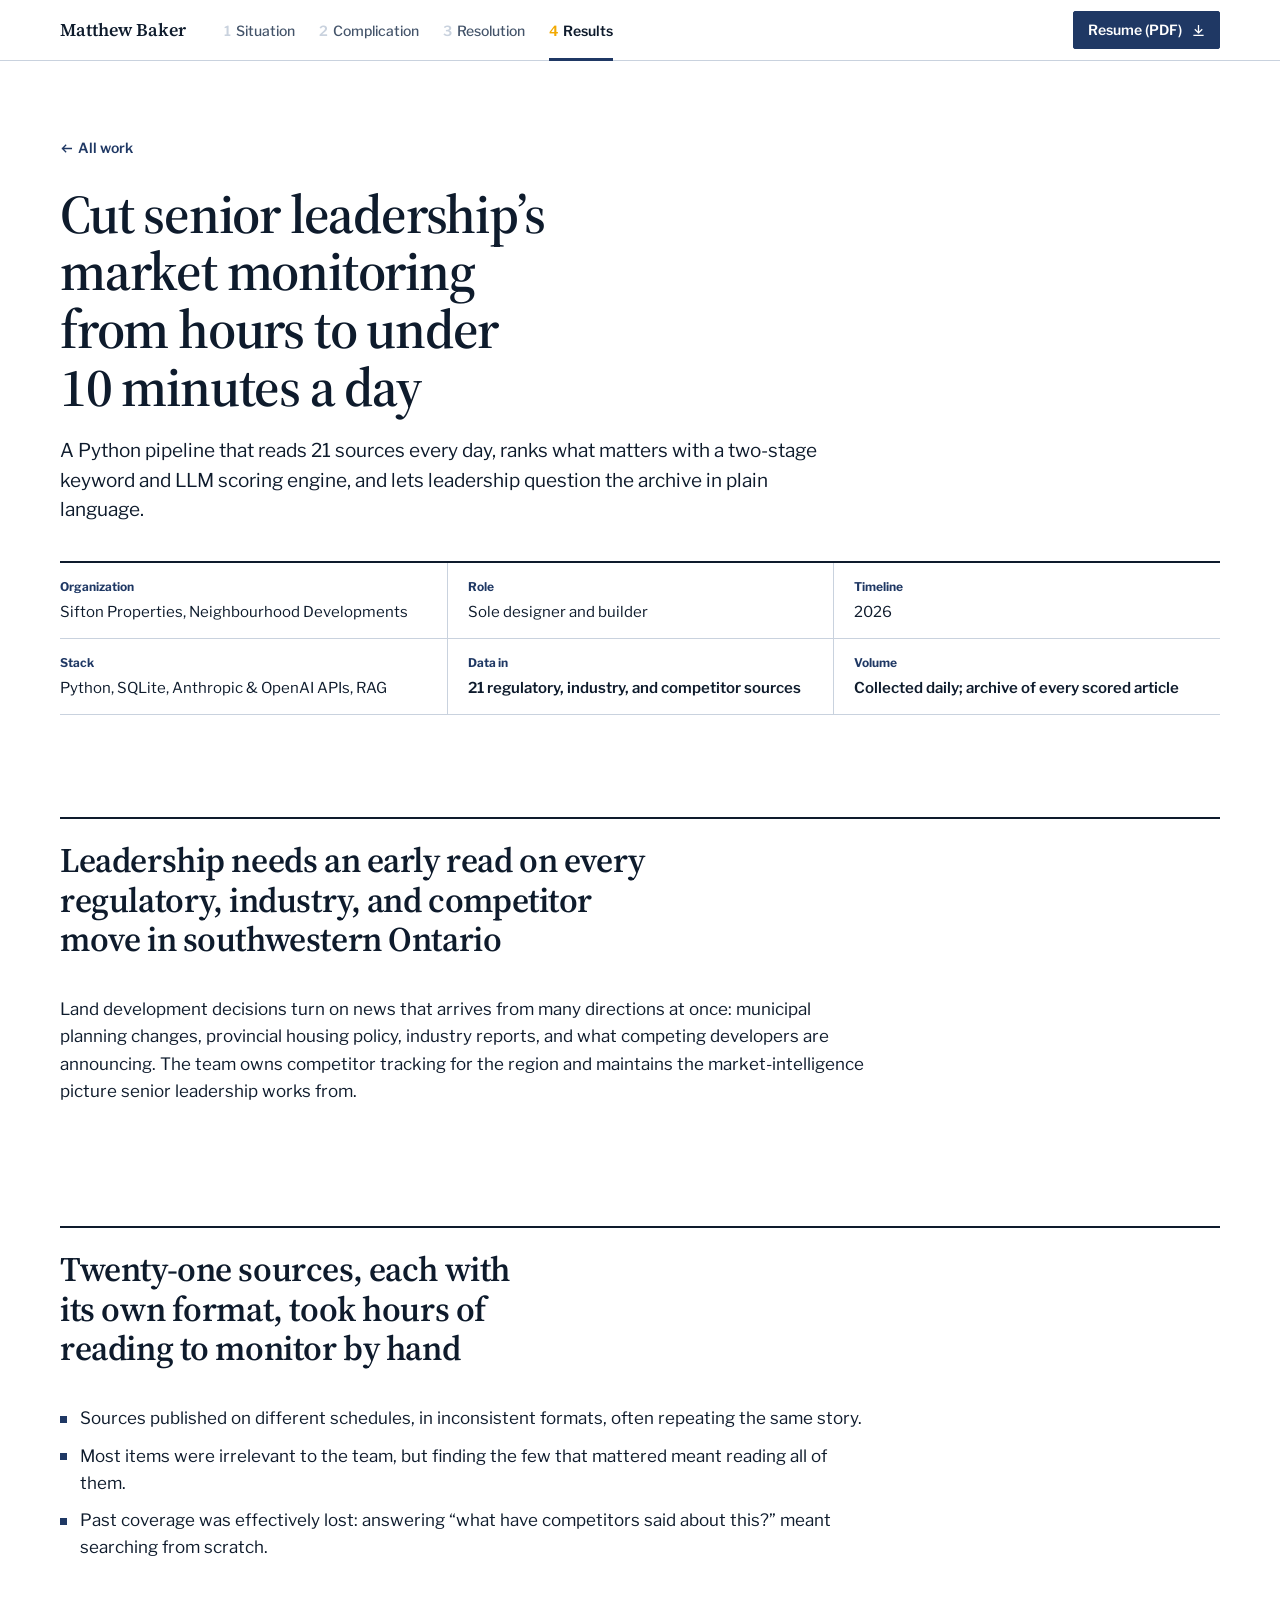
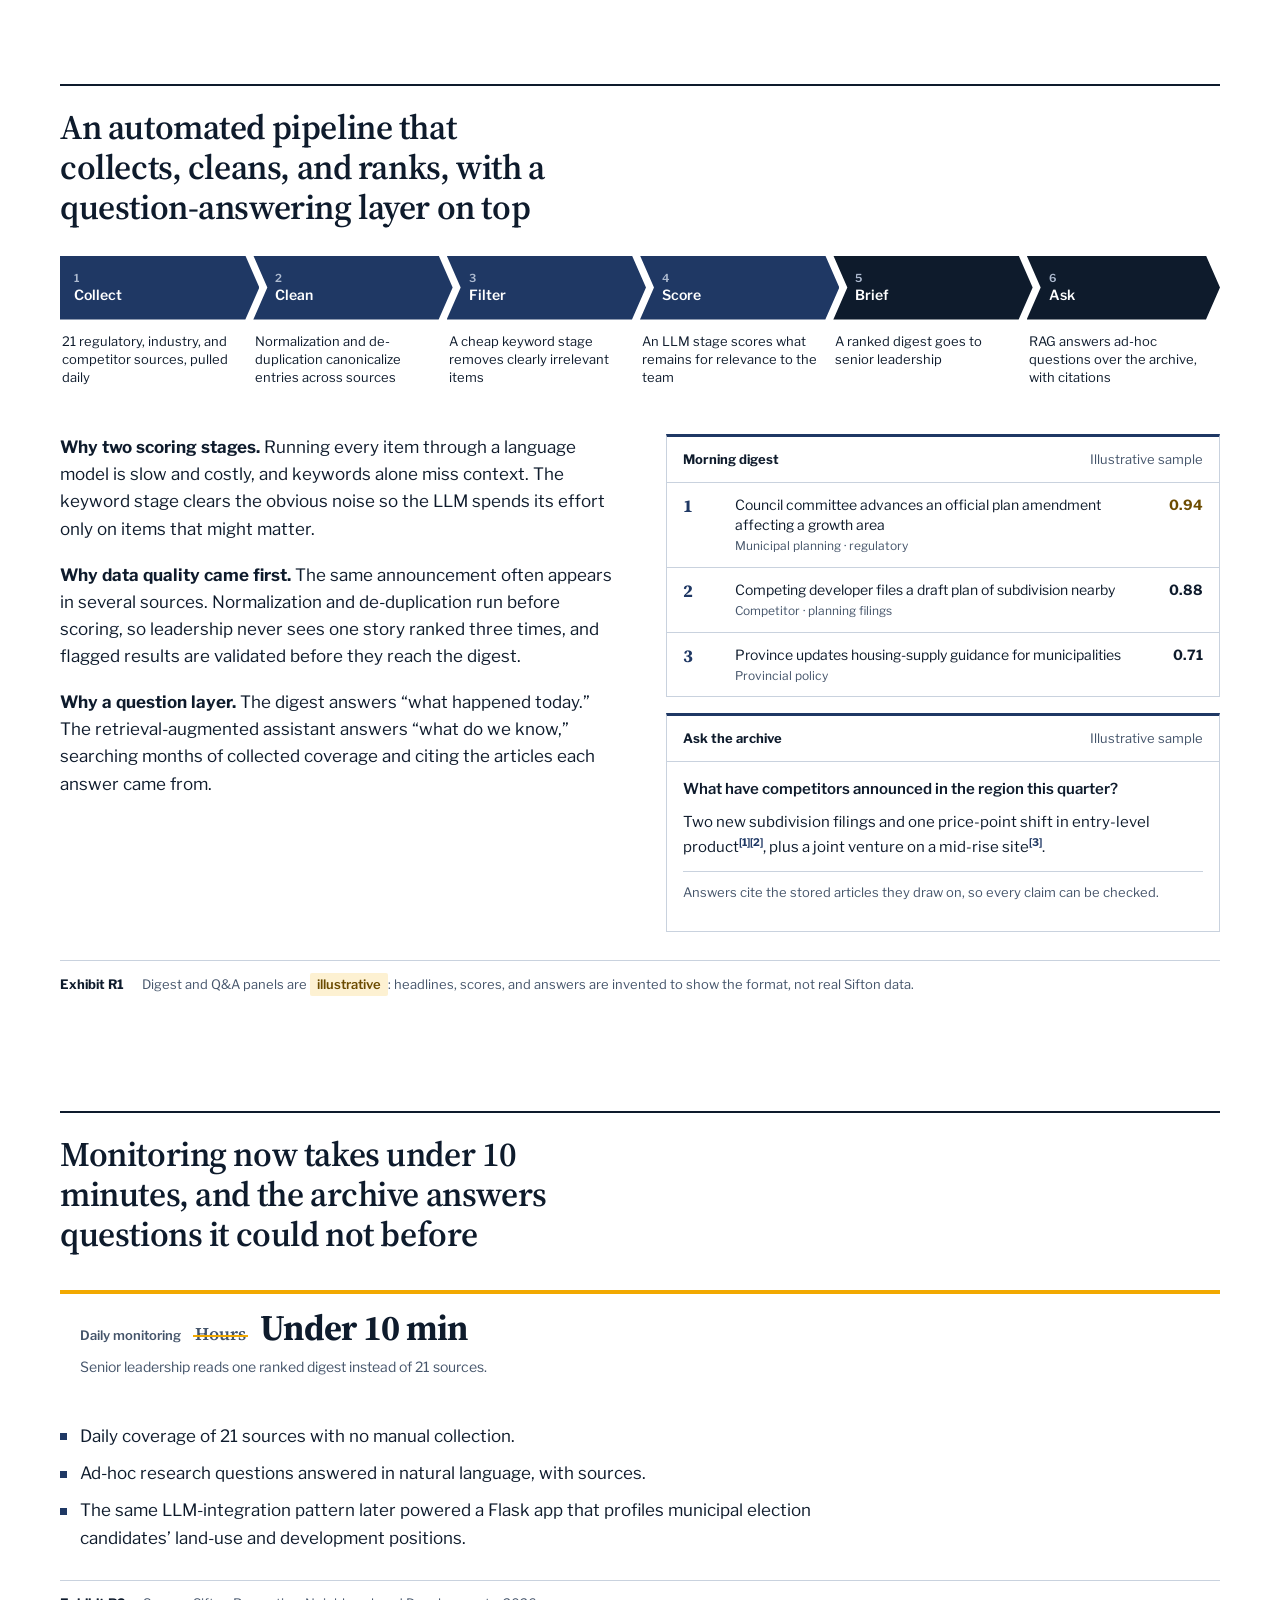
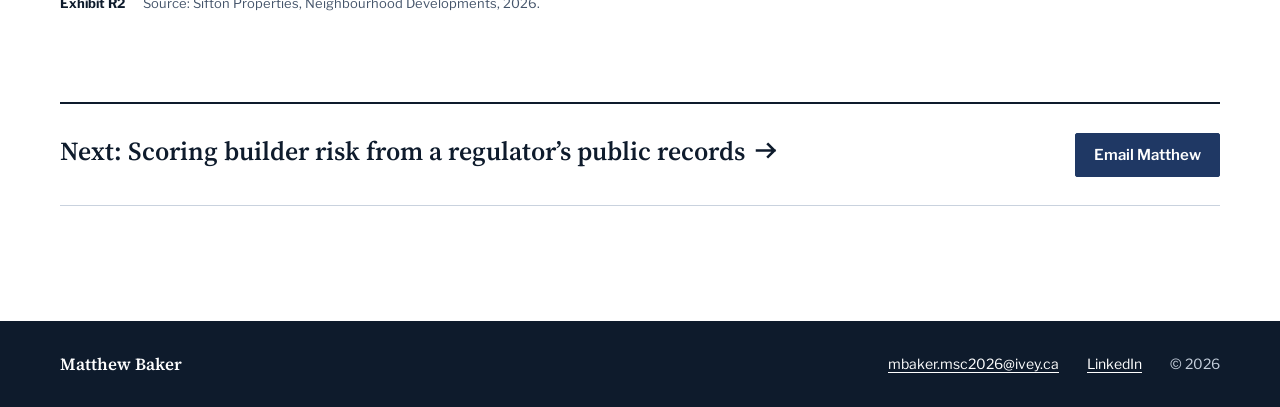
==== work/market-intelligence.html @ 7d756881 "Publish personal website Co-Authored-By: Claude Opus 5.5 <noreply@anthropic.com>" ====
<!doctype html>
<html lang="en">
<head>
<meta charset="utf-8">
<meta name="viewport" content="width=device-width, initial-scale=1">
<title>Market Intelligence Pipeline · Matthew Baker</title>
<meta name="description" content="Case study: an automated market-intelligence pipeline and RAG assistant that cut senior leadership's daily monitoring from hours to under 10 minutes.">
<link rel="preconnect" href="https://fonts.googleapis.com">
<link rel="preconnect" href="https://fonts.gstatic.com" crossorigin>
<link href="https://fonts.googleapis.com/css2?family=Libre+Franklin:wght@400;500;600;700&family=Source+Serif+4:opsz,wght@8..60,600;8..60,700&display=swap" rel="stylesheet">
<link rel="stylesheet" href="../styles.css">
<link rel="icon" href="data:image/svg+xml,%3Csvg xmlns='http://www.w3.org/2000/svg' viewBox='0 0 32 32'%3E%3Crect width='32' height='32' fill='%231F3864'/%3E%3Crect x='6' y='22' width='20' height='4' fill='%23F2A900'/%3E%3C/svg%3E">
</head>
<body>
<a class="skip" href="#main">Skip to content</a>

<header class="tracker">
  <span class="progress" aria-hidden="true"></span>
  <div class="wrap">
    <a class="wordmark" href="../index.html">Matthew Baker</a>
    <nav aria-label="Case study sections">
      <ol>
        <li><a href="#situation">Situation</a></li>
        <li><a href="#complication">Complication</a></li>
        <li><a href="#resolution">Resolution</a></li>
        <li><a href="#results">Results</a></li>
      </ol>
    </nav>
    <a class="btn btn-primary btn-sm arrow dl" href="../Matthew-Baker-Resume.pdf" download>Resume (PDF)</a>
  </div>
</header>

<main id="main">
<div class="case-head">
  <div class="wrap">
    <a class="back more" href="../index.html#builds">All work</a>
    <h1>Cut senior leadership’s market monitoring from hours to under 10 minutes a day</h1>
    <p class="lede">A Python pipeline that reads 21 sources every day, ranks what matters with a two-stage keyword and LLM scoring engine, and lets leadership question the archive in plain language.</p>
    <dl class="meta">
      <div><dt>Organization</dt><dd>Sifton Properties, Neighbourhood Developments</dd></div>
      <div><dt>Role</dt><dd>Sole designer and builder</dd></div>
      <div><dt>Timeline</dt><dd>2026</dd></div>
      <div><dt>Stack</dt><dd>Python, SQLite, Anthropic &amp; OpenAI APIs, RAG</dd></div>
      <div class="dm"><dt>Data in</dt><dd>21 regulatory, industry, and competitor sources</dd></div>
      <div class="dm"><dt>Volume</dt><dd>Collected daily; archive of every scored article</dd></div>
    </dl>
  </div>
</div>

<section class="exhibit" id="situation" aria-labelledby="s-t">
  <div class="wrap"><div class="frame">
    <h2 class="action" id="s-t">Leadership needs an early read on every regulatory, industry, and competitor move in southwestern Ontario</h2>
    <div class="evidence prose">
      <p>Land development decisions turn on news that arrives from many directions at once: municipal planning changes, provincial housing policy, industry reports, and what competing developers are announcing. The team owns competitor tracking for the region and maintains the market-intelligence picture senior leadership works from.</p>
    </div>
  </div></div>
</section>

<section class="exhibit" id="complication" aria-labelledby="c-t">
  <div class="wrap"><div class="frame">
    <h2 class="action" id="c-t">Twenty-one sources, each with its own format, took hours of reading to monitor by hand</h2>
    <div class="evidence prose">
      <ul>
        <li>Sources published on different schedules, in inconsistent formats, often repeating the same story.</li>
        <li>Most items were irrelevant to the team, but finding the few that mattered meant reading all of them.</li>
        <li>Past coverage was effectively lost: answering “what have competitors said about this?” meant searching from scratch.</li>
      </ul>
    </div>
  </div></div>
</section>

<section class="exhibit" id="resolution" aria-labelledby="r-t">
  <div class="wrap"><div class="frame">
    <h2 class="action" id="r-t">An automated pipeline that collects, cleans, and ranks, with a question-answering layer on top</h2>

    <ol class="flow evidence" aria-label="Pipeline stages">
      <li><span class="chev"><span><b>1</b>Collect</span></span><p>21 regulatory, industry, and competitor sources, pulled daily</p></li>
      <li><span class="chev"><span><b>2</b>Clean</span></span><p>Normalization and de-duplication canonicalize entries across sources</p></li>
      <li><span class="chev"><span><b>3</b>Filter</span></span><p>A cheap keyword stage removes clearly irrelevant items</p></li>
      <li><span class="chev"><span><b>4</b>Score</span></span><p>An LLM stage scores what remains for relevance to the team</p></li>
      <li><span class="chev"><span><b>5</b>Brief</span></span><p>A ranked digest goes to senior leadership</p></li>
      <li><span class="chev"><span><b>6</b>Ask</span></span><p>RAG answers ad-hoc questions over the archive, with citations</p></li>
    </ol>

    <div class="two spaced">
      <div class="prose">
        <p><strong>Why two scoring stages.</strong> Running every item through a language model is slow and costly, and keywords alone miss context. The keyword stage clears the obvious noise so the LLM spends its effort only on items that might matter.</p>
        <p><strong>Why data quality came first.</strong> The same announcement often appears in several sources. Normalization and de-duplication run before scoring, so leadership never sees one story ranked three times, and flagged results are validated before they reach the digest.</p>
        <p><strong>Why a question layer.</strong> The digest answers “what happened today.” The retrieval-augmented assistant answers “what do we know,” searching months of collected coverage and citing the articles each answer came from.</p>
      </div>
      <div>
        <div class="digest" aria-label="Illustrative sample of a ranked digest">
          <header>Morning digest<span>Illustrative sample</span></header>
          <ol>
            <li><span class="rk">1</span><span>Council committee advances an official plan amendment affecting a growth area<span class="tg">Municipal planning · regulatory</span></span><span class="sc">0.94</span></li>
            <li><span class="rk">2</span><span>Competing developer files a draft plan of subdivision nearby<span class="tg">Competitor · planning filings</span></span><span class="sc">0.88</span></li>
            <li><span class="rk">3</span><span>Province updates housing-supply guidance for municipalities<span class="tg">Provincial policy</span></span><span class="sc">0.71</span></li>
          </ol>
        </div>
        <div class="digest" aria-label="Illustrative sample of a question and cited answer">
          <header>Ask the archive<span>Illustrative sample</span></header>
          <div class="qa">
            <p class="q">What have competitors announced in the region this quarter?</p>
            <p class="a">Two new subdivision filings and one price-point shift in entry-level product<sup>[1]</sup><sup>[2]</sup>, plus a joint venture on a mid-rise site<sup>[3]</sup>.</p>
            <p class="cites">Answers cite the stored articles they draw on, so every claim can be checked.</p>
          </div>
        </div>
      </div>
    </div>

    <p class="source"><span class="no">Exhibit R1</span><span>Digest and Q&amp;A panels are <span class="illus">illustrative</span>: headlines, scores, and answers are invented to show the format, not real Sifton data.</span></p>
  </div></div>
</section>

<section class="exhibit" id="results" aria-labelledby="x-t">
  <div class="wrap"><div class="frame">
    <h2 class="action" id="x-t">Monitoring now takes under 10 minutes, and the archive answers questions it could not before</h2>
    <div class="evidence">
      <div class="result flush">
        <div class="pair"><span class="lbl">Daily monitoring</span><span class="was">Hours</span><span class="now">Under 10 min</span></div>
        <p>Senior leadership reads one ranked digest instead of 21 sources.</p>
      </div>
      <div class="prose spaced">
        <ul>
          <li>Daily coverage of 21 sources with no manual collection.</li>
          <li>Ad-hoc research questions answered in natural language, with sources.</li>
          <li>The same LLM-integration pattern later powered a Flask app that profiles municipal election candidates’ land-use and development positions.</li>
        </ul>
      </div>
    </div>
    <p class="source"><span class="no">Exhibit R2</span><span>Source: Sifton Properties, Neighbourhood Developments, 2026.</span></p>
  </div></div>
</section>

<div class="wrap next-wrap">
  <div class="next-case">
    <div><a class="big more" href="builder-risk-register.html">Next: Scoring builder risk from a regulator’s public records</a></div>
    <a class="btn btn-primary" href="mailto:mbaker.msc2026@ivey.ca">Email Matthew</a>
  </div>
</div>
</main>

<footer class="site-foot">
  <div class="wrap">
    <span class="fw">Matthew Baker</span>
    <a href="mailto:mbaker.msc2026@ivey.ca">mbaker.msc2026@ivey.ca</a>
    <a href="https://www.linkedin.com/in/matthew-baker-analytics">LinkedIn</a>
    <span>© 2026</span>
  </div>
</footer>
<script src="../site.js"></script>
</body>
</html>
---- styles.css ----
/* Matthew Baker — site styles */

:root {
  --paper: #ffffff;
  --ink: #0e1b2c;
  --navy: #1f3864;
  --navy-deep: #16294a;
  --slate: #e8edf3;
  --slate-2: #f4f6f9;
  --muted: #44546a;
  --rule: #c9d2de;
  --amber: #f2a900;
  --amber-soft: #fdf1d2;
  --data: #2f5daa;

  --serif: "Source Serif 4", Georgia, "Times New Roman", serif;
  --sans: "Libre Franklin", "Segoe UI", system-ui, sans-serif;

  --gutter: clamp(16px, 4vw, 40px);
  --max: 1240px;
  --tracker-h: 60px;
  --ease: cubic-bezier(0.16, 1, 0.3, 1);

  color-scheme: light;
}

*,
*::before,
*::after { box-sizing: border-box; }

html {
  scroll-behavior: smooth;
  scroll-padding-top: calc(var(--tracker-h) + 24px);
  scrollbar-color: var(--muted) var(--slate);
  -webkit-text-size-adjust: 100%;
}

body {
  margin: 0;
  background: var(--paper);
  color: var(--ink);
  font: 400 1.0625rem/1.6 var(--sans);
  font-feature-settings: "kern", "liga";
  caret-color: var(--navy);
}

::selection { background: var(--amber); color: var(--ink); }

img, svg { display: block; max-width: 100%; }

a {
  color: var(--navy);
  text-decoration-thickness: 1px;
  text-underline-offset: 0.2em;
}
a:hover { text-decoration-thickness: 2px; }

:focus-visible {
  outline: 2px solid var(--navy);
  outline-offset: 3px;
  border-radius: 2px;
}

h1, h2, h3 {
  font-family: var(--serif);
  font-optical-sizing: auto;
  font-weight: 600;
  color: var(--ink);
  text-wrap: balance;
  margin: 0;
}

p { margin: 0 0 1em; }
ul, ol { margin: 0; padding: 0; }

.wrap {
  width: 100%;
  max-width: var(--max);
  margin: 0 auto;
  padding: 0 var(--gutter);
}

.skip {
  position: absolute;
  left: -999px;
  top: 8px;
  background: var(--navy);
  color: #fff;
  padding: 8px 14px;
  z-index: 100;
}
.skip:focus { left: 8px; }

/* ---------- Deck tracker (navigation) ---------- */

.tracker {
  position: sticky;
  top: 0;
  z-index: 50;
  background: var(--paper);
  border-bottom: 1px solid var(--rule);
}
.tracker .wrap {
  display: flex;
  align-items: center;
  gap: 28px;
  min-height: var(--tracker-h);
}
.wordmark {
  font: 600 1.125rem/1 var(--serif);
  color: var(--ink);
  text-decoration: none;
  white-space: nowrap;
}
.tracker nav { flex: 1; min-width: 0; }
.tracker ol {
  list-style: none;
  display: flex;
  gap: 4px;
  counter-reset: tab;
}
.tracker ol a {
  display: block;
  position: relative;
  padding: 20px 10px 18px;
  font-size: 0.875rem;
  font-weight: 500;
  color: var(--muted);
  text-decoration: none;
  white-space: nowrap;
  font-variant-numeric: tabular-nums;
}
.tracker ol a::before {
  counter-increment: tab;
  content: counter(tab) " ";
  color: var(--rule);
  font-weight: 600;
  margin-right: 2px;
}
.tracker ol a::after {
  content: "";
  position: absolute;
  left: 10px;
  right: 10px;
  bottom: -1px;
  height: 3px;
  background: var(--navy);
  transform: scaleX(0);
  transform-origin: left;
  transition: transform 0.45s var(--ease);
}
.tracker ol a:hover { color: var(--ink); }
.tracker ol a[aria-current="true"] { color: var(--ink); font-weight: 600; }
.tracker ol a[aria-current="true"]::before { color: var(--amber); }
.tracker ol a[aria-current="true"]::after { transform: scaleX(1); }

/* ---------- Buttons ---------- */

.btn {
  display: inline-flex;
  align-items: center;
  gap: 10px;
  min-height: 44px;
  padding: 10px 18px;
  font: 600 0.9375rem/1.2 var(--sans);
  text-decoration: none;
  border: 1.5px solid var(--navy);
  border-radius: 2px;
  transition: background-color 0.2s, color 0.2s, box-shadow 0.2s;
  white-space: nowrap;
}
.btn-primary { background: var(--navy); color: #fff; }
.btn-primary:hover { background: var(--navy-deep); box-shadow: 0 6px 16px -8px rgba(14, 27, 44, 0.55); }
.btn-ghost { background: transparent; color: var(--navy); }
.btn-ghost:hover { background: var(--slate); }
.btn-sm { min-height: 38px; padding: 8px 14px; font-size: 0.875rem; }

.arrow::after,
.more::after {
  content: "";
  display: inline-block;
  width: 0.95em;
  height: 0.95em;
  margin-left: 0.35em;
  vertical-align: -0.12em;
  background: currentColor;
  -webkit-mask: url("data:image/svg+xml,%3Csvg xmlns='http://www.w3.org/2000/svg' viewBox='0 0 16 16' fill='none' stroke='%23000' stroke-width='1.6' stroke-linecap='square'%3E%3Cpath d='M2 8h11M9 4l4 4-4 4'/%3E%3C/svg%3E") center / contain no-repeat;
          mask: url("data:image/svg+xml,%3Csvg xmlns='http://www.w3.org/2000/svg' viewBox='0 0 16 16' fill='none' stroke='%23000' stroke-width='1.6' stroke-linecap='square'%3E%3Cpath d='M2 8h11M9 4l4 4-4 4'/%3E%3C/svg%3E") center / contain no-repeat;
  transition: transform 0.25s var(--ease);
}
.btn.arrow::after { margin-left: 0; }
.dl::after {
  -webkit-mask-image: url("data:image/svg+xml,%3Csvg xmlns='http://www.w3.org/2000/svg' viewBox='0 0 16 16' fill='none' stroke='%23000' stroke-width='1.6' stroke-linecap='square'%3E%3Cpath d='M8 2v9M4 7l4 4 4-4M2.5 14h11'/%3E%3C/svg%3E");
          mask-image: url("data:image/svg+xml,%3Csvg xmlns='http://www.w3.org/2000/svg' viewBox='0 0 16 16' fill='none' stroke='%23000' stroke-width='1.6' stroke-linecap='square'%3E%3Cpath d='M8 2v9M4 7l4 4 4-4M2.5 14h11'/%3E%3C/svg%3E");
}
a:hover.arrow::after,
a:hover.more::after { transform: translateX(3px); }
a:hover.dl::after { transform: translateY(2px); }
.back::after { content: none; }
.back::before {
  content: "";
  display: inline-block;
  width: 0.95em;
  height: 0.95em;
  margin-right: 0.35em;
  vertical-align: -0.12em;
  background: currentColor;
  -webkit-mask: url("data:image/svg+xml,%3Csvg xmlns='http://www.w3.org/2000/svg' viewBox='0 0 16 16' fill='none' stroke='%23000' stroke-width='1.6' stroke-linecap='square'%3E%3Cpath d='M14 8H3M7 4 3 8l4 4'/%3E%3C/svg%3E") center / contain no-repeat;
          mask: url("data:image/svg+xml,%3Csvg xmlns='http://www.w3.org/2000/svg' viewBox='0 0 16 16' fill='none' stroke='%23000' stroke-width='1.6' stroke-linecap='square'%3E%3Cpath d='M14 8H3M7 4 3 8l4 4'/%3E%3C/svg%3E") center / contain no-repeat;
}

.more { font-weight: 600; text-decoration: none; }
.more:hover { text-decoration: underline; }

/* ---------- Exhibit frame ---------- */

.exhibit {
  padding: clamp(56px, 8vw, 104px) 0 0;
}
.exhibit > .wrap > .frame {
  border-top: 2px solid var(--ink);
  padding-top: 22px;
}
.action {
  font-size: clamp(1.625rem, 1.2vw + 1.2rem, 2.375rem);
  line-height: 1.15;
  letter-spacing: -0.012em;
  max-width: 34ch;
}
.lede {
  margin-top: 14px;
  max-width: 68ch;
  color: var(--muted);
}
.evidence { margin-top: 36px; }
.source {
  display: flex;
  flex-wrap: wrap;
  gap: 4px 18px;
  align-items: baseline;
  margin-top: 28px;
  padding-top: 12px;
  border-top: 1px solid var(--rule);
  font-size: 0.8125rem;
  color: var(--muted);
}
.source .no {
  font-weight: 700;
  color: var(--ink);
  font-variant-numeric: tabular-nums;
}
.source .end { margin-left: auto; }
.illus {
  display: inline-block;
  padding: 1px 7px;
  background: var(--amber-soft);
  color: #6b4b00;
  font-weight: 600;
  border-radius: 2px;
}

/* ---------- Cover (first viewport) ---------- */

.cover {
  padding: clamp(32px, 5vw, 64px) 0 0;
}
.cover .wrap {
  display: grid;
  grid-template-columns: repeat(12, minmax(0, 1fr));
  gap: 24px clamp(24px, 3vw, 48px);
  align-items: start;
}
.cover .id { grid-column: 1 / span 5; padding-top: 8px; }
.cover .ex1 { grid-column: 6 / span 7; }

.cover h1 {
  font-size: clamp(2.75rem, 4.2vw + 1rem, 4.5rem);
  line-height: 0.98;
  letter-spacing: -0.028em;
}
.role {
  margin: 18px 0 0;
  font-size: 1.0625rem;
  line-height: 1.45;
  color: var(--muted);
}
.role strong { color: var(--ink); font-weight: 600; }

.summary {
  margin-top: 32px;
  border-top: 1px solid var(--rule);
}
.summary h2 {
  font: 700 0.8125rem/1 var(--sans);
  color: var(--navy);
  padding: 14px 0 4px;
}
.summary ul { list-style: none; }
.summary li {
  position: relative;
  padding: 12px 0 12px 22px;
  border-bottom: 1px solid var(--rule);
  font-size: 1rem;
  line-height: 1.5;
}
.summary li::before {
  content: "";
  position: absolute;
  left: 0;
  top: 0.95em;
  width: 9px;
  height: 9px;
  background: var(--navy);
}
.summary li strong { font-weight: 600; }

.actions {
  display: flex;
  flex-wrap: wrap;
  gap: 12px;
  margin-top: 28px;
}
.actions .li {
  align-self: center;
  margin-left: 6px;
  font-size: 0.9375rem;
  font-weight: 600;
}

/* Exhibit 1 panel */
.panel {
  margin: 0;
  background: var(--slate);
  padding: clamp(20px, 2.6vw, 36px);
  border-top: 2px solid var(--ink);
}
.panel .action { font-size: clamp(1.5rem, 1vw + 1.15rem, 2.125rem); max-width: 26ch; }

.flow {
  list-style: none;
  display: grid;
  grid-template-columns: repeat(6, minmax(0, 1fr));
  gap: 0;
  margin-top: 28px;
}
.flow li { display: flex; flex-direction: column; min-width: 0; }
.chev {
  height: 64px;
  display: flex;
  align-items: center;
  padding: 0 10px 0 22px;
  margin-right: -6px;
  background: var(--navy);
  color: #fff;
  font: 600 0.875rem/1.15 var(--sans);
  clip-path: polygon(0 0, calc(100% - 14px) 0, 100% 50%, calc(100% - 14px) 100%, 0 100%, 14px 50%);
}
.flow li:first-child .chev {
  padding-left: 14px;
  clip-path: polygon(0 0, calc(100% - 14px) 0, 100% 50%, calc(100% - 14px) 100%, 0 100%);
}
.flow li:nth-child(n+5) .chev { background: var(--ink); }
.chev b {
  display: block;
  font-size: 0.6875rem;
  font-weight: 600;
  color: #aebbd0;
  margin-bottom: 3px;
  font-variant-numeric: tabular-nums;
}
.flow p {
  margin: 12px 14px 0 2px;
  font-size: 0.8125rem;
  line-height: 1.4;
  color: var(--ink);
}

.stages {
  display: grid;
  grid-template-columns: 4fr 2fr;
  margin: 10px 0 0;
  font-size: 0.75rem;
  font-weight: 600;
  color: var(--muted);
}
.stages span { padding-top: 6px; border-top: 1px solid var(--muted); margin-right: 10px; }
.stages span:last-child { margin-right: 0; border-color: var(--ink); color: var(--ink); }

.result {
  display: grid;
  grid-template-columns: auto 1fr;
  gap: 6px 20px;
  align-items: center;
  margin-top: 28px;
  padding: 16px 20px;
  background: var(--paper);
  border-top: 4px solid var(--amber);
}
.result .was {
  position: relative;
  font: 600 1.125rem/1 var(--serif);
  color: var(--muted);
}
.result .was::after {
  content: "";
  position: absolute;
  left: -2px;
  right: -2px;
  top: 52%;
  height: 2px;
  background: var(--amber);
  transform-origin: left;
}
.result .now {
  font: 700 clamp(1.625rem, 2vw + 0.8rem, 2.25rem)/1 var(--serif);
  color: var(--ink);
  letter-spacing: -0.02em;
}
.result p { grid-column: 1 / -1; margin: 4px 0 0; font-size: 0.875rem; color: var(--muted); }
.result .pair { display: flex; align-items: baseline; gap: 14px; flex-wrap: wrap; }
.result .lbl { font-size: 0.8125rem; font-weight: 600; color: var(--muted); }

/* one authored motion: evidence builds in */
@media (prefers-reduced-motion: no-preference) {
  .js .flow.build .chev { animation: advance 0.7s var(--ease) both; }
  .js .flow.build li:nth-child(2) .chev { animation-delay: 0.08s; }
  .js .flow.build li:nth-child(3) .chev { animation-delay: 0.16s; }
  .js .flow.build li:nth-child(4) .chev { animation-delay: 0.24s; }
  .js .flow.build li:nth-child(5) .chev { animation-delay: 0.32s; }
  .js .flow.build li:nth-child(6) .chev { animation-delay: 0.4s; }
  .js .gantt.build .bar { animation: grow 0.9s var(--ease) both; }
  .js .bars.build .fill { animation: grow 0.9s var(--ease) both; }
}
@keyframes advance {
  from { transform: translateX(-18px); filter: blur(3px); opacity: 0.25; }
}
@keyframes grow {
  from { transform: scaleX(0.02); }
}

/* ---------- Data table (portfolio) ---------- */

.table-scroll { overflow-x: auto; }
table { border-collapse: collapse; width: 100%; font-variant-numeric: tabular-nums; }
.ledger th,
.ledger td {
  text-align: left;
  vertical-align: top;
  padding: 16px 16px 16px 0;
  border-bottom: 1px solid var(--rule);
  font-size: 0.9375rem;
  line-height: 1.5;
}
.ledger thead th {
  font-size: 0.75rem;
  font-weight: 700;
  color: var(--navy);
  padding-top: 0;
  padding-bottom: 10px;
  border-bottom: 2px solid var(--ink);
}
.ledger tbody th {
  font: 600 1.0625rem/1.3 var(--serif);
  width: 22%;
}
.ledger tbody th small {
  display: block;
  margin-top: 6px;
  font: 400 0.8125rem/1.4 var(--sans);
  color: var(--muted);
}
.ledger td:last-child { padding-right: 0; }
.ledger .res { font-weight: 600; }
.ledger .res .more { display: inline-block; margin-top: 6px; font-size: 0.875rem; }
.ledger tbody tr { transition: background-color 0.2s; }
.ledger tbody tr:hover { background-color: var(--slate-2); }

/* ---------- Strategy exhibit ---------- */

.strat {
  display: grid;
  grid-template-columns: 4fr 8fr;
  gap: clamp(24px, 3vw, 48px);
}
.jobs h3,
.phases > h3 {
  font: 700 0.8125rem/1.2 var(--sans);
  color: var(--navy);
  margin-bottom: 12px;
}
.jobs ul {
  list-style: none;
  display: grid;
  grid-template-columns: 1fr 1fr;
  gap: 2px;
  background: var(--rule);
  border: 1px solid var(--rule);
}
.jobs li {
  background: var(--paper);
  padding: 16px 14px;
  font-size: 0.9375rem;
  font-weight: 600;
  min-height: 84px;
}
.jobs li span { display: block; font-size: 0.8125rem; font-weight: 400; color: var(--muted); margin-top: 4px; }
.jobs .xl {
  margin-top: 14px;
  font-size: 0.875rem;
  color: var(--muted);
}

.phases ol {
  list-style: none;
  display: grid;
  grid-template-columns: repeat(3, minmax(0, 1fr));
}
.phase .chev { height: 56px; font-size: 0.9375rem; }
.phase:first-child .chev {
  padding-left: 16px;
  clip-path: polygon(0 0, calc(100% - 14px) 0, 100% 50%, calc(100% - 14px) 100%, 0 100%);
}
.phase:nth-child(3) .chev { background: var(--ink); }
.phase .ph { margin: 14px 16px 6px 2px; font: 600 1.0625rem/1.3 var(--serif); }
.phase p { margin: 0 16px 0 2px; font-size: 0.875rem; color: var(--muted); line-height: 1.5; }


/* ---------- Capability matrix ---------- */

.matrix-wrap {
  overflow-x: auto;
  scrollbar-width: thin;
}
.matrix { min-width: 760px; }
.matrix th,
.matrix td { border-bottom: 1px solid var(--rule); padding: 0; }
.matrix thead th {
  vertical-align: bottom;
  height: 188px;
  padding: 0 0 12px;
  border-bottom: 2px solid var(--ink);
  width: 52px;
}
.matrix thead th.corner {
  width: auto;
  text-align: left;
  font: 700 0.75rem/1.3 var(--sans);
  color: var(--navy);
}
.matrix thead th span {
  display: inline-block;
  writing-mode: vertical-rl;
  transform: rotate(180deg);
  font-size: 0.8125rem;
  font-weight: 600;
  line-height: 1.2;
  text-align: left;
  white-space: nowrap;
}
.matrix thead th.n { width: 72px; }
.matrix thead th.n span { color: var(--navy); }
.matrix tbody th {
  text-align: left;
  padding: 11px 16px 11px 0;
  font-size: 0.9375rem;
  font-weight: 600;
  white-space: nowrap;
  position: sticky;
  left: 0;
  background: var(--paper);
}
.matrix tbody th small { font-weight: 400; color: var(--muted); }
.matrix td { text-align: center; }
.matrix td.n {
  font: 700 1rem/1 var(--serif);
  text-align: right;
  padding-right: 4px;
  font-variant-numeric: tabular-nums;
}
.dot {
  display: inline-block;
  width: 14px;
  height: 14px;
  border-radius: 50%;
  border: 1.5px solid var(--rule);
  vertical-align: middle;
}
.dot.on { background: var(--navy); border-color: var(--navy); }
.matrix tbody tr:hover th,
.matrix tbody tr:hover td { background: var(--slate-2); }
.matrix tbody tr:hover .dot.on { background: var(--amber); border-color: #b27c00; }
.key {
  display: flex;
  flex-wrap: wrap;
  gap: 8px 24px;
  margin-top: 16px;
  font-size: 0.8125rem;
  color: var(--muted);
  align-items: center;
}
.key span { display: inline-flex; gap: 8px; align-items: center; }
.also {
  margin-top: 28px;
  display: grid;
  grid-template-columns: 11rem 1fr;
  gap: 10px 24px;
  font-size: 0.9375rem;
}
.also dt { font-weight: 700; color: var(--navy); font-size: 0.8125rem; padding-top: 2px; }
.also dd { margin: 0; }

/* ---------- Gantt ---------- */

.gantt {
  --cols: 36;
  position: relative;
}
.g-axis,
.g-row {
  display: grid;
  grid-template-columns: minmax(14rem, 30%) 1fr;
  gap: 0 20px;
}
.g-axis .ticks {
  position: relative;
  height: 28px;
  border-bottom: 2px solid var(--ink);
}
.g-axis .ticks span {
  position: absolute;
  bottom: 8px;
  font-size: 0.8125rem;
  font-weight: 700;
  font-variant-numeric: tabular-nums;
  transform: translateX(6px);
}
.g-row { border-bottom: 1px solid var(--rule); }
.g-row .who { padding: 12px 0; }
.g-row .who b { display: block; font-size: 0.9375rem; font-weight: 600; line-height: 1.35; }
.g-row .who span { font-size: 0.8125rem; color: var(--muted); }
.g-row .track {
  position: relative;
  background:
    repeating-linear-gradient(to right, transparent 0 calc(100% / 3 - 1px), var(--rule) calc(100% / 3 - 1px) calc(100% / 3));
}
.bar {
  position: absolute;
  top: 50%;
  height: 18px;
  margin-top: -9px;
  left: calc(var(--s) / var(--cols) * 100%);
  width: calc((var(--e) - var(--s)) / var(--cols) * 100%);
  background: var(--navy);
  transform-origin: left;
}
.bar.alt { background: var(--muted); }
.bar.now { background: var(--ink); }
.bar.now::after {
  content: "";
  position: absolute;
  right: -9px;
  top: 0;
  border-left: 9px solid var(--ink);
  border-top: 9px solid transparent;
  border-bottom: 9px solid transparent;
}
.today {
  position: absolute;
  top: 0;
  bottom: 0;
  width: 2px;
  background: var(--amber);
  left: calc(var(--t) / var(--cols) * 100%);
  pointer-events: none;
}
.today span {
  position: absolute;
  top: -2px;
  right: 6px;
  font-size: 0.75rem;
  font-weight: 700;
  color: #6b4b00;
  background: var(--amber-soft);
  padding: 1px 6px;
  white-space: nowrap;
}
.g-body { position: relative; }
.g-overlay {
  position: absolute;
  inset: 0;
  display: grid;
  grid-template-columns: minmax(14rem, 30%) 1fr;
  gap: 0 20px;
  pointer-events: none;
}
.g-overlay > div { position: relative; }

.bg-split {
  display: grid;
  grid-template-columns: 8fr 4fr;
  gap: clamp(24px, 4vw, 56px);
}
.found {
  margin-top: 18px;
  font-size: 0.9375rem;
  color: var(--muted);
}
.found strong { color: var(--ink); }
.honours { list-style: none; border-top: 2px solid var(--ink); }
.honours li {
  display: grid;
  grid-template-columns: 5.5rem 1fr;
  gap: 12px;
  padding: 14px 0;
  border-bottom: 1px solid var(--rule);
  font-size: 0.9375rem;
  line-height: 1.4;
}
.honours b {
  font: 700 1.375rem/1.1 var(--serif);
  letter-spacing: -0.01em;
  font-variant-numeric: tabular-nums;
}


/* ---------- Footer ---------- */

.site-foot {
  margin-top: clamp(72px, 9vw, 120px);
  background: var(--ink);
  color: #c5cfdc;
  font-size: 0.875rem;
}
.site-foot .wrap {
  display: flex;
  flex-wrap: wrap;
  gap: 12px 28px;
  align-items: center;
  padding-top: 28px;
  padding-bottom: 28px;
}
.site-foot a { color: #fff; }
.site-foot .fw { font: 600 1.0625rem/1 var(--serif); color: #fff; margin-right: auto; }

/* ---------- Case study pages ---------- */

.case-head { padding: clamp(36px, 6vw, 72px) 0 0; }
.case-head .back { font-size: 0.875rem; font-weight: 600; text-decoration: none; }
.case-head .back:hover { text-decoration: underline; }
.case-head h1 {
  margin-top: 22px;
  font-size: clamp(2.125rem, 3vw + 1rem, 3.5rem);
  line-height: 1.06;
  letter-spacing: -0.022em;
  max-width: 24ch;
}
.case-head .lede { font-size: 1.1875rem; line-height: 1.55; margin-top: 20px; color: var(--ink); max-width: 60ch; }
.meta {
  display: grid;
  grid-template-columns: repeat(3, minmax(0, 1fr));
  margin: 36px 0 0;
  border-top: 2px solid var(--ink);
}
.meta div { padding: 14px 20px 14px 0; border-bottom: 1px solid var(--rule); }
.meta div + div { padding-left: 20px; border-left: 1px solid var(--rule); }
.meta div:nth-child(3n+1) { padding-left: 0; border-left: 0; }
.meta .dm dd { font-weight: 600; }
.meta dt { font-size: 0.75rem; font-weight: 700; color: var(--navy); }
.meta dd { margin: 6px 0 0; font-size: 0.9375rem; line-height: 1.45; }


.prose { max-width: 68ch; }
.prose p { margin-bottom: 1.1em; }
.prose ul { list-style: none; margin: 0 0 1.2em; }
.prose li { position: relative; padding-left: 20px; margin-bottom: 0.6em; }
.prose li::before {
  content: "";
  position: absolute;
  left: 0;
  top: 0.62em;
  width: 7px;
  height: 7px;
  background: var(--navy);
}

.two {
  display: grid;
  grid-template-columns: minmax(0, 6fr) minmax(0, 6fr);
  gap: clamp(24px, 4vw, 56px);
  align-items: start;
}

/* sample digest / Q&A */
.digest {
  background: var(--paper);
  border: 1px solid var(--rule);
  border-top: 3px solid var(--navy);
}
.digest header {
  display: flex;
  justify-content: space-between;
  gap: 12px;
  padding: 12px 16px;
  font-size: 0.8125rem;
  font-weight: 700;
  border-bottom: 1px solid var(--rule);
}
.digest header span { font-weight: 400; color: var(--muted); }
.digest ol { list-style: none; }
.digest li {
  display: grid;
  grid-template-columns: 2.5rem 1fr 3.25rem;
  gap: 12px;
  padding: 12px 16px;
  border-bottom: 1px solid var(--rule);
  font-size: 0.875rem;
  line-height: 1.45;
  align-items: start;
}
.digest li:last-child { border-bottom: 0; }
.digest .rk { font: 700 1.125rem/1.2 var(--serif); color: var(--navy); font-variant-numeric: tabular-nums; }
.digest .tg { display: block; font-size: 0.75rem; color: var(--muted); margin-top: 2px; }
.digest .sc { text-align: right; font-weight: 700; font-variant-numeric: tabular-nums; }
.digest li:first-child .sc { color: #6b4b00; }
.qa { padding: 16px; font-size: 0.9375rem; line-height: 1.55; }
.qa .q { font-weight: 600; margin-bottom: 10px; }
.qa .a { margin: 0; }
.qa sup { font-size: 0.7em; font-weight: 700; color: var(--navy); }
.qa .cites { margin-top: 12px; padding-top: 10px; border-top: 1px solid var(--rule); font-size: 0.8125rem; color: var(--muted); }

/* horizontal bars */
.bars { display: grid; gap: 22px; }
.bars h3 { font: 700 0.8125rem/1.2 var(--sans); color: var(--navy); margin-bottom: 10px; }
.brow {
  display: grid;
  grid-template-columns: 9rem 1fr 4.5rem;
  gap: 12px;
  align-items: center;
  font-size: 0.875rem;
  margin-bottom: 8px;
}
.brow .track { background: var(--slate); height: 22px; }
.brow .fill { height: 100%; background: var(--navy); width: var(--w); transform-origin: left; }
.brow.hi .fill { background: var(--amber); }
.brow b { font-variant-numeric: tabular-nums; text-align: right; }

/* change log */
.log th, .log td {
  text-align: left;
  padding: 10px 12px 10px 0;
  border-bottom: 1px solid var(--rule);
  font-size: 0.875rem;
  vertical-align: top;
}
.log thead th { font-size: 0.75rem; font-weight: 700; color: var(--navy); border-bottom: 2px solid var(--ink); }
.log .chg { font-weight: 600; }
.flag {
  display: inline-block;
  padding: 1px 7px;
  font-size: 0.75rem;
  font-weight: 700;
  border-radius: 2px;
  background: var(--slate);
  color: var(--navy);
}
.flag.w { background: var(--amber-soft); color: #6b4b00; }

/* gap table */
.gaps { counter-reset: g; }
.gaps td:first-child { width: 2.5rem; font: 700 1.125rem/1.3 var(--serif); color: var(--navy); }
.gaps th, .gaps td { padding: 12px 16px 12px 0; border-bottom: 1px solid var(--rule); text-align: left; vertical-align: top; font-size: 0.9375rem; }
.gaps thead th { font-size: 0.75rem; font-weight: 700; color: var(--navy); border-bottom: 2px solid var(--ink); }
.chain {
  list-style: none;
  display: flex;
  flex-wrap: wrap;
  gap: 6px 0;
  margin-top: 8px;
}
.chain li {
  padding: 8px 18px 8px 22px;
  margin-right: -6px;
  background: var(--slate);
  font-size: 0.8125rem;
  font-weight: 600;
  clip-path: polygon(0 0, calc(100% - 12px) 0, 100% 50%, calc(100% - 12px) 100%, 0 100%, 12px 50%);
}
.chain li:first-child { padding-left: 12px; clip-path: polygon(0 0, calc(100% - 12px) 0, 100% 50%, calc(100% - 12px) 100%, 0 100%); }

/* lot matcher demo */
.matcher {
  background: var(--slate);
  padding: clamp(18px, 2.4vw, 32px);
  border-top: 2px solid var(--ink);
}
.plans {
  border: 0;
  margin: 0;
  padding: 0;
  display: flex;
  flex-wrap: wrap;
  gap: 8px;
}
.plans legend { font: 700 0.8125rem/1.2 var(--sans); color: var(--navy); margin-bottom: 10px; padding: 0; }
.plans label {
  position: relative;
  display: block;
  cursor: pointer;
}
.plans input { position: absolute; opacity: 0; inset: 0; margin: 0; cursor: pointer; }
.plans .pl {
  display: block;
  padding: 10px 14px;
  background: var(--paper);
  border: 1.5px solid var(--rule);
  font-size: 0.875rem;
  font-weight: 600;
  line-height: 1.3;
  transition: border-color 0.2s, background-color 0.2s;
}
.plans .pl small { display: block; font-weight: 400; color: var(--muted); font-variant-numeric: tabular-nums; }
.plans label:hover .pl { border-color: var(--navy); }
.plans input:checked + .pl { background: var(--navy); border-color: var(--navy); color: #fff; }
.plans input:checked + .pl small { color: #c9d4e6; }
.plans input:focus-visible + .pl { outline: 2px solid var(--navy); outline-offset: 3px; }
.site {
  margin-top: 20px;
  overflow-x: auto;
  background: var(--paper);
  border: 1px solid var(--rule);
}
.site svg { width: 100%; min-width: 760px; height: auto; }
.site .lot rect.parcel { fill: #fff; stroke: var(--ink); stroke-width: 1.5; transition: fill 0.35s var(--ease); }
.site .lot rect.env { fill: none; stroke: var(--muted); stroke-width: 1; stroke-dasharray: 4 3; }
.site .lot rect.home { fill: var(--navy); opacity: 0; transition: opacity 0.35s var(--ease); }
.site .lot.fit rect.parcel { fill: #dfe7f2; }
.site .lot.fit rect.home { opacity: 1; }
.site .lot.no rect.parcel { fill: #f7f8fa; }
.site text { font-family: var(--sans); fill: var(--ink); }
.site .lot .num { font-size: 17px; font-weight: 700; }
.site .dim { font-size: 14px; fill: var(--muted); }
.site .legend text { font-size: 14px; }
.site .lot .why { font-size: 13px; font-weight: 700; fill: #6b4b00; }
.site .road { fill: #d5dce6; }
.site .road-l { font-size: 13px; font-weight: 700; fill: var(--muted); letter-spacing: 0.08em; }
.readout {
  margin-top: 16px;
  font-size: 0.9375rem;
  font-weight: 600;
  min-height: 1.6em;
}
.readout span { color: var(--muted); font-weight: 400; }

/* figures / screenshot slots */

.next-case {
  display: flex;
  justify-content: space-between;
  gap: 24px;
  flex-wrap: wrap;
  align-items: baseline;
  padding: 28px 0;
  border-top: 2px solid var(--ink);
  border-bottom: 1px solid var(--rule);
}
.next-case a.big {
  font: 600 clamp(1.25rem, 1vw + 1rem, 1.625rem)/1.2 var(--serif);
  color: var(--ink);
  text-decoration: none;
}
.next-case a.big:hover { text-decoration: underline; text-decoration-color: var(--amber); text-decoration-thickness: 3px; }

/* ---------- Responsive ---------- */

@media (max-width: 1100px) {
  .tracker ol a { padding-left: 7px; padding-right: 7px; font-size: 0.8125rem; }
  .flow { grid-template-columns: repeat(3, minmax(0, 1fr)); row-gap: 20px; }
  .stages { display: none; }
}

@media (max-width: 960px) {
  .cover .id,
  .cover .ex1 { grid-column: 1 / -1; }
  .strat,
  .bg-split,
  .two { grid-template-columns: 1fr; }
  .meta { grid-template-columns: repeat(2, minmax(0, 1fr)); }
  .meta div:nth-child(3) { padding-left: 0; border-left: 0; }
}

@media (max-width: 860px) {
  .tracker .wrap { flex-wrap: wrap; gap: 0 16px; padding-top: 10px; }
  .tracker .wordmark { flex: 1; }
  .tracker nav {
    order: 3;
    flex-basis: 100%;
    overflow-x: auto;
    scrollbar-width: none;
    margin: 4px calc(var(--gutter) * -1) 0;
    padding: 0 var(--gutter);
  }
  .tracker nav::-webkit-scrollbar { display: none; }
  .tracker ol a { padding-top: 12px; padding-bottom: 12px; }
  html { scroll-padding-top: 120px; }
}

@media (max-width: 720px) {
  .ledger thead { display: none; }
  .ledger,
  .ledger tbody,
  .ledger tr,
  .ledger th,
  .ledger td { display: block; width: 100%; }
  .ledger tr { padding: 18px 0; border-bottom: 1px solid var(--rule); }
  .ledger tbody th,
  .ledger td { border: 0; padding: 0 0 8px; }
  .ledger tbody th { width: 100%; }
  .matrix-wrap, .key { display: none; }
  .mx-list { display: block; }
  .ledger td::before {
    content: attr(data-h);
    display: block;
    font-size: 0.75rem;
    font-weight: 700;
    color: var(--navy);
  }
  .phases ol { grid-template-columns: 1fr; }
  .phase { margin-bottom: 18px; }
  .phase .chev { clip-path: polygon(0 0, calc(100% - 14px) 0, 100% 50%, calc(100% - 14px) 100%, 0 100%) !important; padding-left: 16px; }
  .g-axis,
  .g-row,
  .g-overlay { grid-template-columns: 1fr; }
  .g-axis > div:first-child,
  .g-overlay > div:first-child { display: none; }
  .g-row .who { padding-bottom: 6px; }
  .g-row .track { height: 30px; margin-bottom: 12px; }
  .also { grid-template-columns: 1fr; gap: 2px; }
  .also dd { margin-bottom: 12px; }
  .brow { grid-template-columns: 6.5rem 1fr 3.5rem; }
  .meta { grid-template-columns: 1fr; }
  .meta div + div { padding-left: 0; border-left: 0; }
  .digest li { grid-template-columns: 2rem 1fr 2.75rem; }
}

@media (max-width: 480px) {
  .flow { grid-template-columns: repeat(2, minmax(0, 1fr)); }
  .jobs ul { grid-template-columns: 1fr; }
  .jobs li { min-height: 0; }
  .actions .btn { flex: 1 1 100%; justify-content: center; }
  .actions .li { margin-left: 0; }
  .tracker .btn-sm { padding: 6px 10px; }
  .result { grid-template-columns: 1fr; }
}

@media (prefers-reduced-motion: reduce) {
  html { scroll-behavior: auto; }
  *, *::before, *::after { transition-duration: 0.01ms !important; }
}

@media print {
  .tracker, .site-foot, .actions { display: none; }
  .exhibit { break-inside: avoid; padding-top: 32px; }
}

.more-wrap { margin-top: 22px; }

/* supporting-work table, contact row, mobile capability list */
.ledger.support { margin-top: 40px; }
.ledger.support tbody th { width: 34%; }
.ledger.support b { font-family: var(--serif); font-size: 1.125rem; font-variant-numeric: tabular-nums; }
.contact-row { display: flex; flex-wrap: wrap; gap: 14px 18px; align-items: center; }
.mx-list { list-style: none; border-top: 2px solid var(--ink); }
.mx-list li { display: grid; grid-template-columns: 2.25rem 1fr; gap: 12px; padding: 12px 0; border-bottom: 1px solid var(--rule); }
.mx-list b { font: 700 1.25rem/1.2 var(--serif); color: var(--navy); font-variant-numeric: tabular-nums; }
.mx-list strong { display: block; font-size: 0.9375rem; }
.mx-list span { font-size: 0.8125rem; color: var(--muted); line-height: 1.45; }

@media (max-width: 480px) {
  .cover h1 { font-size: 2.5rem; }
  .role { margin-top: 10px; font-size: 0.9375rem; }
  .summary { margin-top: 18px; }
  .summary h2 { display: none; }
  .summary li { padding: 7px 0 7px 20px; font-size: 0.9375rem; }
  .summary li::before { top: 0.8em; }
  .summary .rest { display: none; }
  .actions { margin-top: 18px; gap: 10px; }
  .actions .btn { flex: 1 1 0; padding: 10px 8px; font-size: 0.875rem; }
  .actions .li { flex-basis: 100%; }
  .cover .wrap { row-gap: 28px; }
  .panel { display: flex; flex-direction: column; padding: 18px 16px; }
  .panel .result { order: 1; margin-top: 16px; }
  .panel .lede { order: 2; }
  .panel .flow { order: 3; }
  .panel .source { order: 4; }
  .contact-row .btn { flex: 1 1 100%; justify-content: center; white-space: normal; }
}

@media (min-width: 721px) { .mx-list, .lede .m { display: none; } }
@media (max-width: 720px) {
  .lede .d { display: none; }
  .ledger.support tbody th { width: 100%; }
  .g-overlay { display: none; }
}


/* ---------- Data exhibit: records per dataset ---------- */

.datachart { margin: 36px 0 0; }
.dc-axis,
.dc-row {
  display: grid;
  grid-template-columns: minmax(15rem, 32%) 1fr;
  gap: 0 20px;
  align-items: center;
}
.dc-axis > div {
  position: relative;
  height: 24px;
  border-bottom: 1px solid var(--ink);
}
.dc-axis i {
  position: absolute;
  bottom: 6px;
  font: 600 0.75rem/1 var(--sans);
  font-style: normal;
  color: var(--muted);
  font-variant-numeric: tabular-nums;
  transform: translateX(4px);
}
.dc-row { border-bottom: 1px solid var(--rule); outline-offset: 0; }
.dc-l { padding: 14px 0; font-size: 0.9375rem; font-weight: 600; line-height: 1.35; }
.dc-l small { display: block; font-size: 0.8125rem; font-weight: 400; color: var(--muted); }
.dc-track {
  position: relative;
  align-self: stretch;
  background:
    linear-gradient(var(--rule), var(--rule)) 25% 0 / 1px 100% no-repeat,
    linear-gradient(var(--rule), var(--rule)) 50% 0 / 1px 100% no-repeat,
    linear-gradient(var(--rule), var(--rule)) 75% 0 / 1px 100% no-repeat;
}
.dc-bar {
  position: absolute;
  left: 0;
  top: 50%;
  height: 20px;
  margin-top: -10px;
  width: 100%;
  background: var(--data);
  clip-path: inset(0 calc(100% - max(var(--w), 3px)) 0 0 round 0 4px 4px 0);
  transform-origin: left;
  transition: background-color 0.2s;
}
.dc-v {
  position: absolute;
  top: 50%;
  left: calc(var(--w) + 8px);
  transform: translateY(-50%);
  font: 700 0.9375rem/1 var(--sans);
  font-variant-numeric: tabular-nums;
  color: var(--ink);
  white-space: nowrap;
}
.dc-tip {
  position: absolute;
  z-index: 5;
  left: clamp(0px, calc(var(--w) - 8rem), calc(100% - 16.5rem));
  bottom: calc(50% + 16px);
  width: 16.5rem;
  padding: 10px 12px;
  background: var(--ink);
  color: #dbe3ee;
  font-size: 0.8125rem;
  line-height: 1.45;
  border-radius: 2px;
  box-shadow: 0 10px 24px -12px rgba(14, 27, 44, 0.6);
  opacity: 0;
  visibility: hidden;
  transform: translateY(4px);
  transition: opacity 0.18s, transform 0.18s var(--ease), visibility 0.18s;
  pointer-events: none;
}
.dc-tip strong { display: block; color: #fff; font-size: 0.875rem; margin-bottom: 2px; }
.dc-row:hover .dc-tip,
.dc-row:focus-visible .dc-tip { opacity: 1; visibility: visible; transform: none; }
.dc-row:hover .dc-bar,
.dc-row:focus-visible .dc-bar { background: var(--navy); }
.dc-row:hover,
.dc-row:focus-visible { background: var(--slate-2); }
.dc-note { margin-top: 12px; font-size: 0.8125rem; color: var(--muted); }
.dc-also { margin-top: 24px; }
@media (prefers-reduced-motion: no-preference) {
  .js .datachart.build .dc-bar { animation: grow 0.9s var(--ease) both; }
  .js .datachart.build .dc-row:nth-child(3) .dc-bar { animation-delay: 0.06s; }
  .js .datachart.build .dc-row:nth-child(4) .dc-bar { animation-delay: 0.12s; }
  .js .datachart.build .dc-row:nth-child(5) .dc-bar { animation-delay: 0.18s; }
  .js .datachart.build .dc-row:nth-child(6) .dc-bar { animation-delay: 0.24s; }
}

/* matrix lifecycle groups */
.matrix tbody tr.grp th {
  position: static;
  padding: 18px 0 6px;
  font: 700 0.75rem/1.2 var(--sans);
  color: var(--navy);
  border-bottom: 1px solid var(--ink);
  background: none;
}
.matrix tbody tr.grp:first-child th { padding-top: 10px; }
.matrix tbody tr.grp:hover th { background: none; }
.mx-list li.grp {
  display: block;
  padding: 16px 0 6px;
  font: 700 0.75rem/1.2 var(--sans);
  color: var(--navy);
  border-bottom: 1px solid var(--ink);
}

@media (max-width: 720px) {
  .dc-axis,
  .dc-row { grid-template-columns: 1fr; }
  .dc-axis > span { display: none; }
  .dc-l { padding: 12px 0 6px; }
  .dc-track { height: 34px; margin-bottom: 8px; }
  .dc-tip { left: 0; width: min(16.5rem, 100%); }
}

.dc-axis i:last-child { transform: translateX(calc(-100% - 4px)); }
@media (max-width: 720px) { .dc-axis i:last-child { display: none; } }

/* ---------- Motion & interaction ---------- */

/* reading progress along the top edge of the tracker */
.progress {
  position: absolute;
  left: 0;
  top: 0;
  width: 100%;
  height: 3px;
  background: var(--navy);
  transform: scaleX(0);
  transform-origin: left;
  pointer-events: none;
}

/* Exhibit 1: the pipeline runs itself, then the result lands */
.panel .flow li { position: relative; }
.panel .flow li::after {
  content: "";
  position: absolute;
  left: 16px;
  right: 22px;
  top: 70px;
  height: 3px;
  background: var(--ink);
  transform: scaleX(0);
  transform-origin: left;
}
.panel .chev,
.panel .flow p { transition: opacity 0.35s var(--ease), transform 0.45s var(--ease), filter 0.35s var(--ease); }
.panel.running .chev { opacity: 0.3; filter: saturate(0.4); }
.panel.running .flow p { opacity: 0.35; }
.panel.running .flow li.lit .chev,
.panel.running .flow li.lit p { opacity: 1; filter: none; }
.panel.running .flow li.now .chev { transform: translateY(-5px); }
.panel.running .flow li.now::after { transform: scaleX(1); transition: transform 0.32s var(--ease); }
.panel .result .was::after { transition: transform 0.5s var(--ease) 0.05s; }
.panel .result .now { transition: clip-path 0.7s var(--ease) 0.35s, opacity 0.4s 0.35s; }
.panel.running .result .was::after { transform: scaleX(0); transition: none; }
.panel.running .result .now { clip-path: inset(0 100% 0 0); opacity: 0.2; transition: none; }
.panel .result { transition: border-color 0.4s; }
.panel.running .result { border-top-color: var(--rule); }

.replay {
  display: inline-flex;
  align-items: center;
  gap: 6px;
  margin-left: auto;
  padding: 4px 2px;
  background: none;
  border: 0;
  font: 600 0.8125rem/1 var(--sans);
  color: var(--navy);
  cursor: pointer;
}
.replay::before {
  content: "";
  width: 1em;
  height: 1em;
  background: currentColor;
  -webkit-mask: url("data:image/svg+xml,%3Csvg xmlns='http://www.w3.org/2000/svg' viewBox='0 0 16 16' fill='none' stroke='%23000' stroke-width='1.6' stroke-linecap='square'%3E%3Cpath d='M13.5 8a5.5 5.5 0 1 1-1.6-3.9M12.5 1.5v3h-3'/%3E%3C/svg%3E") center / contain no-repeat;
          mask: url("data:image/svg+xml,%3Csvg xmlns='http://www.w3.org/2000/svg' viewBox='0 0 16 16' fill='none' stroke='%23000' stroke-width='1.6' stroke-linecap='square'%3E%3Cpath d='M13.5 8a5.5 5.5 0 1 1-1.6-3.9M12.5 1.5v3h-3'/%3E%3C/svg%3E") center / contain no-repeat;
  transition: transform 0.5s var(--ease);
}
.replay:hover { text-decoration: underline; text-underline-offset: 0.2em; }
.replay:hover::before { transform: rotate(-200deg); }
.replay[disabled] { opacity: 0.45; cursor: default; text-decoration: none; }
.replay + .more.end { margin-left: 18px; }

/* data chart: log / linear switch */
.dc-scale {
  display: flex;
  justify-content: flex-end;
  align-items: center;
  gap: 6px;
  margin-bottom: 14px;
  font-size: 0.8125rem;
}
.dc-scale[hidden] { display: none; }
.dc-scale > span { font-weight: 700; color: var(--navy); margin-right: 6px; }
.dc-scale label { position: relative; cursor: pointer; }
.dc-scale input { position: absolute; inset: 0; opacity: 0; margin: 0; cursor: pointer; }
.dc-scale label span {
  display: block;
  padding: 6px 12px;
  border: 1.5px solid var(--rule);
  font-weight: 600;
  transition: background-color 0.2s, border-color 0.2s, color 0.2s;
}
.dc-scale label:hover span { border-color: var(--navy); }
.dc-scale input:checked + span { background: var(--navy); border-color: var(--navy); color: #fff; }
.dc-scale input:focus-visible + span { outline: 2px solid var(--navy); outline-offset: 3px; }
.dc-bar { transition: clip-path 0.7s var(--ease), background-color 0.2s; }
.dc-v { transition: left 0.7s var(--ease); }
.dc-axis i { transition: opacity 0.15s; }
.dc-axis.swap i { opacity: 0; }
.dc-note { transition: opacity 0.2s; }
.dc-note.swap { opacity: 0; }

/* capability matrix: project column focus */
.mx-col {
  padding: 0;
  background: none;
  border: 0;
  font: inherit;
  color: inherit;
  cursor: pointer;
}
.mx-col span { transition: color 0.2s; }
.mx-col:hover span,
.mx-col[aria-pressed="true"] span { color: var(--navy); text-decoration: underline; text-decoration-thickness: 2px; text-underline-offset: 4px; }
.matrix .dot { transition: opacity 0.25s var(--ease), transform 0.25s var(--ease), background-color 0.2s; }
.matrix.col-focus td .dot { opacity: 0.18; }
.matrix.col-focus td.on-col { background: var(--slate-2); }
.matrix.col-focus td.on-col .dot { opacity: 1; }
.matrix.col-focus td.on-col .dot.on { transform: scale(1.25); }
.key-hint { margin-left: auto; font-style: italic; }
@media (hover: none) { .key-hint { display: none; } }

/* ---------- Polish ---------- */

/* spacing formerly set inline on case pages */
.two.spaced { margin-top: 48px; }
.prose.spaced { margin-top: 28px; }
.result.flush { margin-top: 0; }
.digest + .digest { margin-top: 16px; }
.next-wrap { margin-top: 88px; }

/* last chevron stays inside the column */
.flow li:last-child .chev { margin-right: 0; }

/* standalone links and small controls meet the 24px target minimum */
.wordmark,
.more,
.back,
.replay,
.actions .li,
.site-foot a { display: inline-block; padding-top: 4px; padding-bottom: 4px; }
.replay { display: inline-flex; }

/* chart tooltip opens on tap as well as hover and keyboard focus */
.dc-row:focus .dc-tip { opacity: 1; visibility: visible; transform: none; }
.dc-row:focus .dc-bar { background: var(--navy); }
.dc-row:focus { background: var(--slate-2); }
.dc-row:focus:not(:focus-visible) { outline: none; }
.replay { min-height: 28px; }
.replay[hidden] { display: none; }
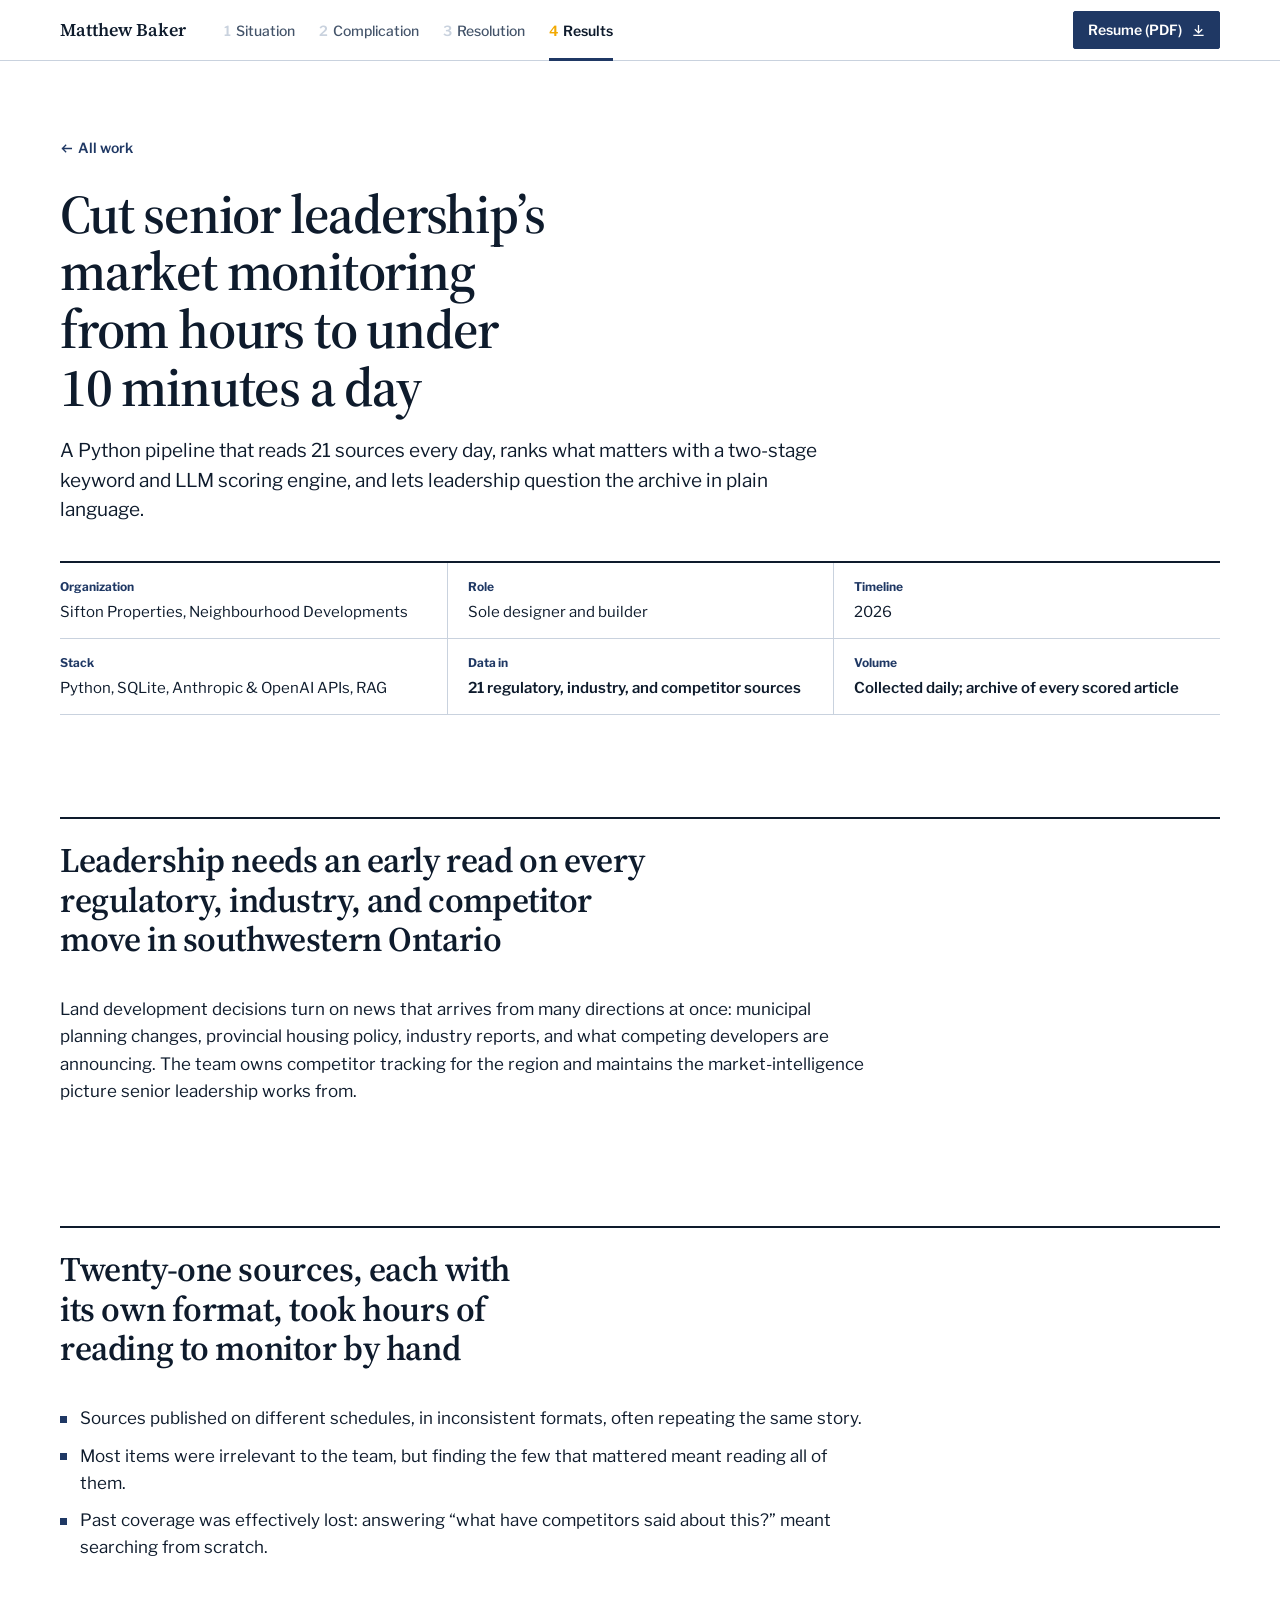
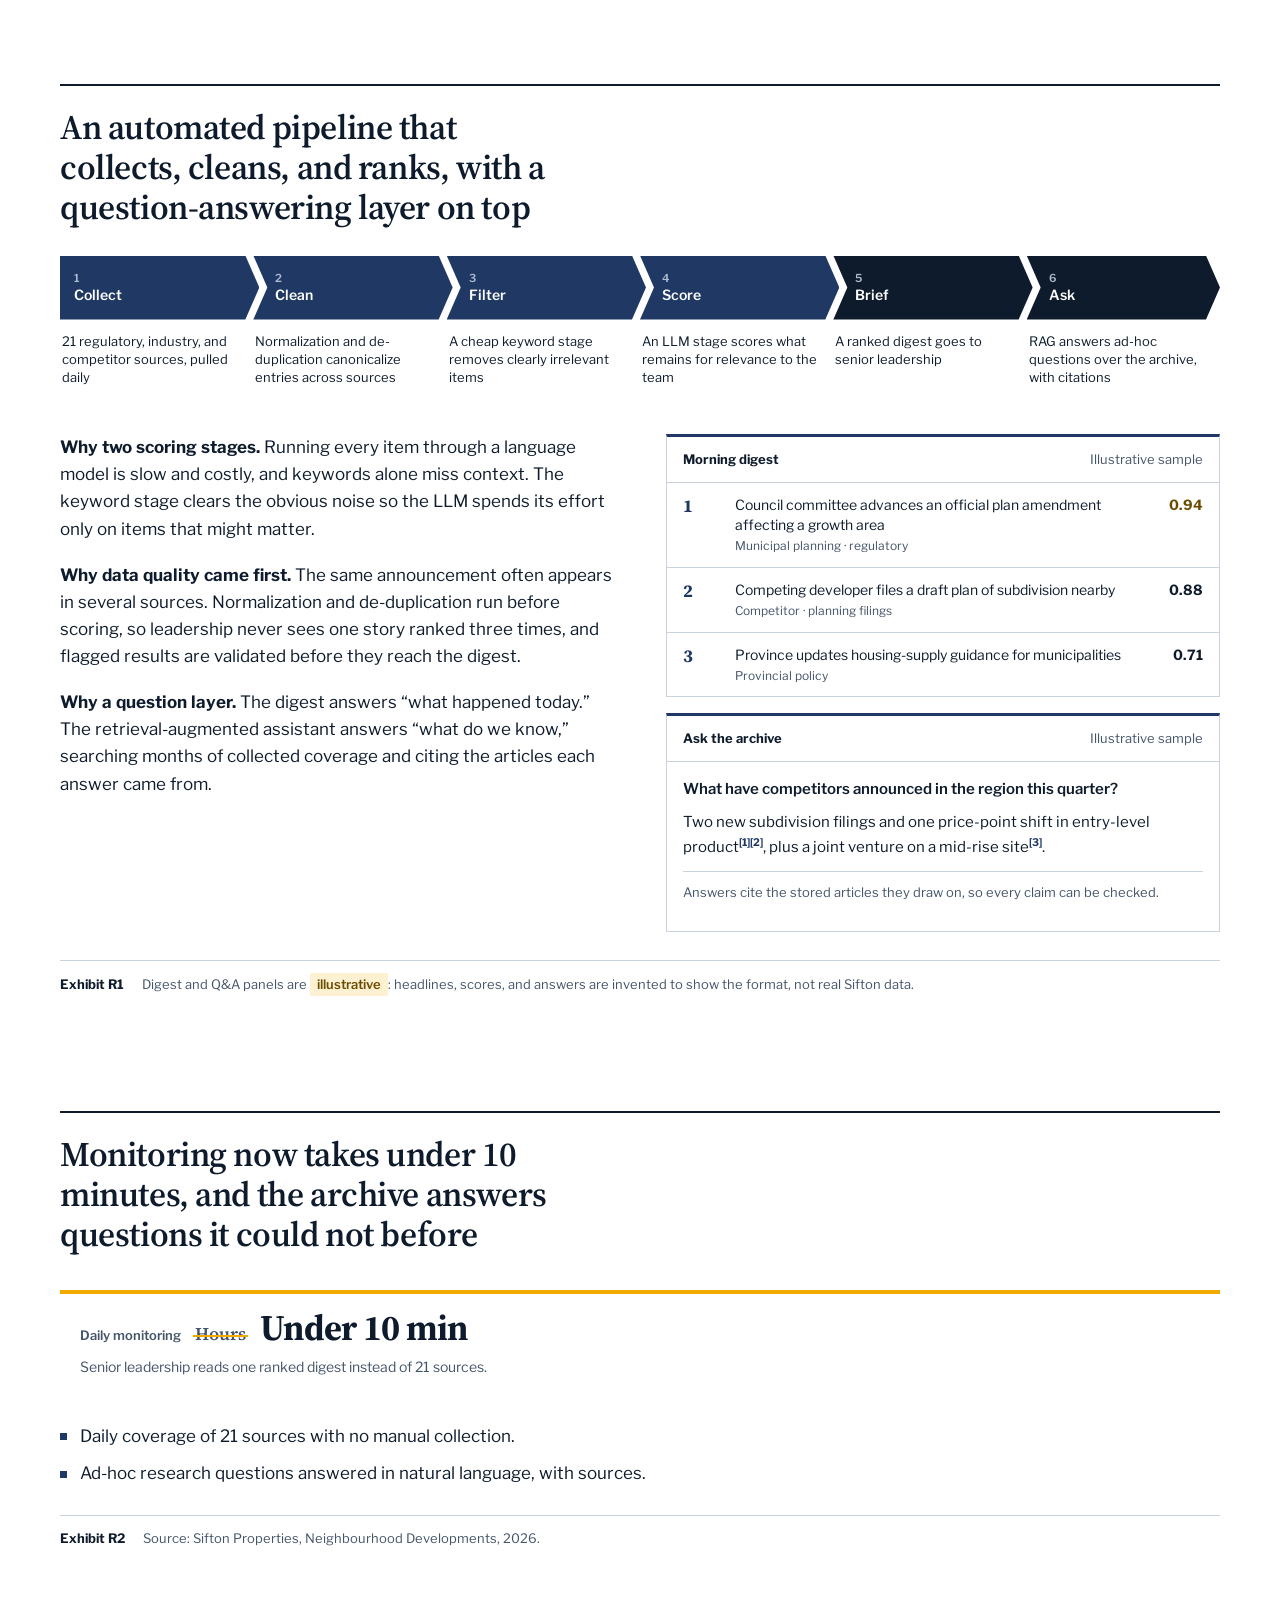
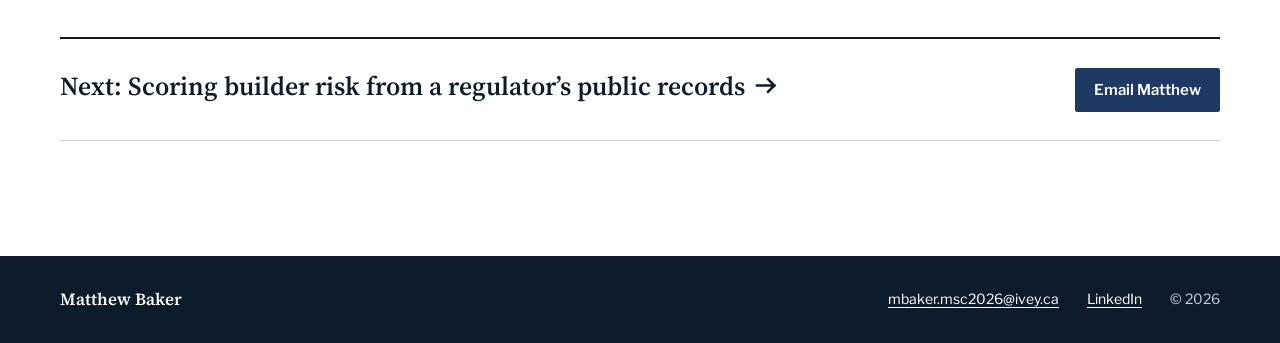
==== commit 388031f3: "Tighten site around flagship builds Cut the record-count exhibit, drop the election candidate profil" ====
--- a/work/market-intelligence.html
+++ b/work/market-intelligence.html
@@ -124,7 +124,6 @@
         <ul>
           <li>Daily coverage of 21 sources with no manual collection.</li>
           <li>Ad-hoc research questions answered in natural language, with sources.</li>
-          <li>The same LLM-integration pattern later powered a Flask app that profiles municipal election candidates’ land-use and development positions.</li>
         </ul>
       </div>
     </div>
--- a/styles.css
+++ b/styles.css
@@ -1103,99 +1103,6 @@
 }
 
 
-/* ---------- Data exhibit: records per dataset ---------- */
-
-.datachart { margin: 36px 0 0; }
-.dc-axis,
-.dc-row {
-  display: grid;
-  grid-template-columns: minmax(15rem, 32%) 1fr;
-  gap: 0 20px;
-  align-items: center;
-}
-.dc-axis > div {
-  position: relative;
-  height: 24px;
-  border-bottom: 1px solid var(--ink);
-}
-.dc-axis i {
-  position: absolute;
-  bottom: 6px;
-  font: 600 0.75rem/1 var(--sans);
-  font-style: normal;
-  color: var(--muted);
-  font-variant-numeric: tabular-nums;
-  transform: translateX(4px);
-}
-.dc-row { border-bottom: 1px solid var(--rule); outline-offset: 0; }
-.dc-l { padding: 14px 0; font-size: 0.9375rem; font-weight: 600; line-height: 1.35; }
-.dc-l small { display: block; font-size: 0.8125rem; font-weight: 400; color: var(--muted); }
-.dc-track {
-  position: relative;
-  align-self: stretch;
-  background:
-    linear-gradient(var(--rule), var(--rule)) 25% 0 / 1px 100% no-repeat,
-    linear-gradient(var(--rule), var(--rule)) 50% 0 / 1px 100% no-repeat,
-    linear-gradient(var(--rule), var(--rule)) 75% 0 / 1px 100% no-repeat;
-}
-.dc-bar {
-  position: absolute;
-  left: 0;
-  top: 50%;
-  height: 20px;
-  margin-top: -10px;
-  width: 100%;
-  background: var(--data);
-  clip-path: inset(0 calc(100% - max(var(--w), 3px)) 0 0 round 0 4px 4px 0);
-  transform-origin: left;
-  transition: background-color 0.2s;
-}
-.dc-v {
-  position: absolute;
-  top: 50%;
-  left: calc(var(--w) + 8px);
-  transform: translateY(-50%);
-  font: 700 0.9375rem/1 var(--sans);
-  font-variant-numeric: tabular-nums;
-  color: var(--ink);
-  white-space: nowrap;
-}
-.dc-tip {
-  position: absolute;
-  z-index: 5;
-  left: clamp(0px, calc(var(--w) - 8rem), calc(100% - 16.5rem));
-  bottom: calc(50% + 16px);
-  width: 16.5rem;
-  padding: 10px 12px;
-  background: var(--ink);
-  color: #dbe3ee;
-  font-size: 0.8125rem;
-  line-height: 1.45;
-  border-radius: 2px;
-  box-shadow: 0 10px 24px -12px rgba(14, 27, 44, 0.6);
-  opacity: 0;
-  visibility: hidden;
-  transform: translateY(4px);
-  transition: opacity 0.18s, transform 0.18s var(--ease), visibility 0.18s;
-  pointer-events: none;
-}
-.dc-tip strong { display: block; color: #fff; font-size: 0.875rem; margin-bottom: 2px; }
-.dc-row:hover .dc-tip,
-.dc-row:focus-visible .dc-tip { opacity: 1; visibility: visible; transform: none; }
-.dc-row:hover .dc-bar,
-.dc-row:focus-visible .dc-bar { background: var(--navy); }
-.dc-row:hover,
-.dc-row:focus-visible { background: var(--slate-2); }
-.dc-note { margin-top: 12px; font-size: 0.8125rem; color: var(--muted); }
-.dc-also { margin-top: 24px; }
-@media (prefers-reduced-motion: no-preference) {
-  .js .datachart.build .dc-bar { animation: grow 0.9s var(--ease) both; }
-  .js .datachart.build .dc-row:nth-child(3) .dc-bar { animation-delay: 0.06s; }
-  .js .datachart.build .dc-row:nth-child(4) .dc-bar { animation-delay: 0.12s; }
-  .js .datachart.build .dc-row:nth-child(5) .dc-bar { animation-delay: 0.18s; }
-  .js .datachart.build .dc-row:nth-child(6) .dc-bar { animation-delay: 0.24s; }
-}
-
 /* matrix lifecycle groups */
 .matrix tbody tr.grp th {
   position: static;
@@ -1214,18 +1121,6 @@
   color: var(--navy);
   border-bottom: 1px solid var(--ink);
 }
-
-@media (max-width: 720px) {
-  .dc-axis,
-  .dc-row { grid-template-columns: 1fr; }
-  .dc-axis > span { display: none; }
-  .dc-l { padding: 12px 0 6px; }
-  .dc-track { height: 34px; margin-bottom: 8px; }
-  .dc-tip { left: 0; width: min(16.5rem, 100%); }
-}
-
-.dc-axis i:last-child { transform: translateX(calc(-100% - 4px)); }
-@media (max-width: 720px) { .dc-axis i:last-child { display: none; } }
 
 /* ---------- Motion & interaction ---------- */
 
@@ -1296,36 +1191,6 @@
 .replay[disabled] { opacity: 0.45; cursor: default; text-decoration: none; }
 .replay + .more.end { margin-left: 18px; }
 
-/* data chart: log / linear switch */
-.dc-scale {
-  display: flex;
-  justify-content: flex-end;
-  align-items: center;
-  gap: 6px;
-  margin-bottom: 14px;
-  font-size: 0.8125rem;
-}
-.dc-scale[hidden] { display: none; }
-.dc-scale > span { font-weight: 700; color: var(--navy); margin-right: 6px; }
-.dc-scale label { position: relative; cursor: pointer; }
-.dc-scale input { position: absolute; inset: 0; opacity: 0; margin: 0; cursor: pointer; }
-.dc-scale label span {
-  display: block;
-  padding: 6px 12px;
-  border: 1.5px solid var(--rule);
-  font-weight: 600;
-  transition: background-color 0.2s, border-color 0.2s, color 0.2s;
-}
-.dc-scale label:hover span { border-color: var(--navy); }
-.dc-scale input:checked + span { background: var(--navy); border-color: var(--navy); color: #fff; }
-.dc-scale input:focus-visible + span { outline: 2px solid var(--navy); outline-offset: 3px; }
-.dc-bar { transition: clip-path 0.7s var(--ease), background-color 0.2s; }
-.dc-v { transition: left 0.7s var(--ease); }
-.dc-axis i { transition: opacity 0.15s; }
-.dc-axis.swap i { opacity: 0; }
-.dc-note { transition: opacity 0.2s; }
-.dc-note.swap { opacity: 0; }
-
 /* capability matrix: project column focus */
 .mx-col {
   padding: 0;
@@ -1367,10 +1232,9 @@
 .site-foot a { display: inline-block; padding-top: 4px; padding-bottom: 4px; }
 .replay { display: inline-flex; }
 
-/* chart tooltip opens on tap as well as hover and keyboard focus */
-.dc-row:focus .dc-tip { opacity: 1; visibility: visible; transform: none; }
-.dc-row:focus .dc-bar { background: var(--navy); }
-.dc-row:focus { background: var(--slate-2); }
-.dc-row:focus:not(:focus-visible) { outline: none; }
 .replay { min-height: 28px; }
 .replay[hidden] { display: none; }
+
+/* capability summary + matrix toggle */
+.stages-top { margin-top: 20px; }
+.mx-more > summary { cursor: pointer; font-weight: 600; color: var(--navy); margin: 20px 0 12px; }
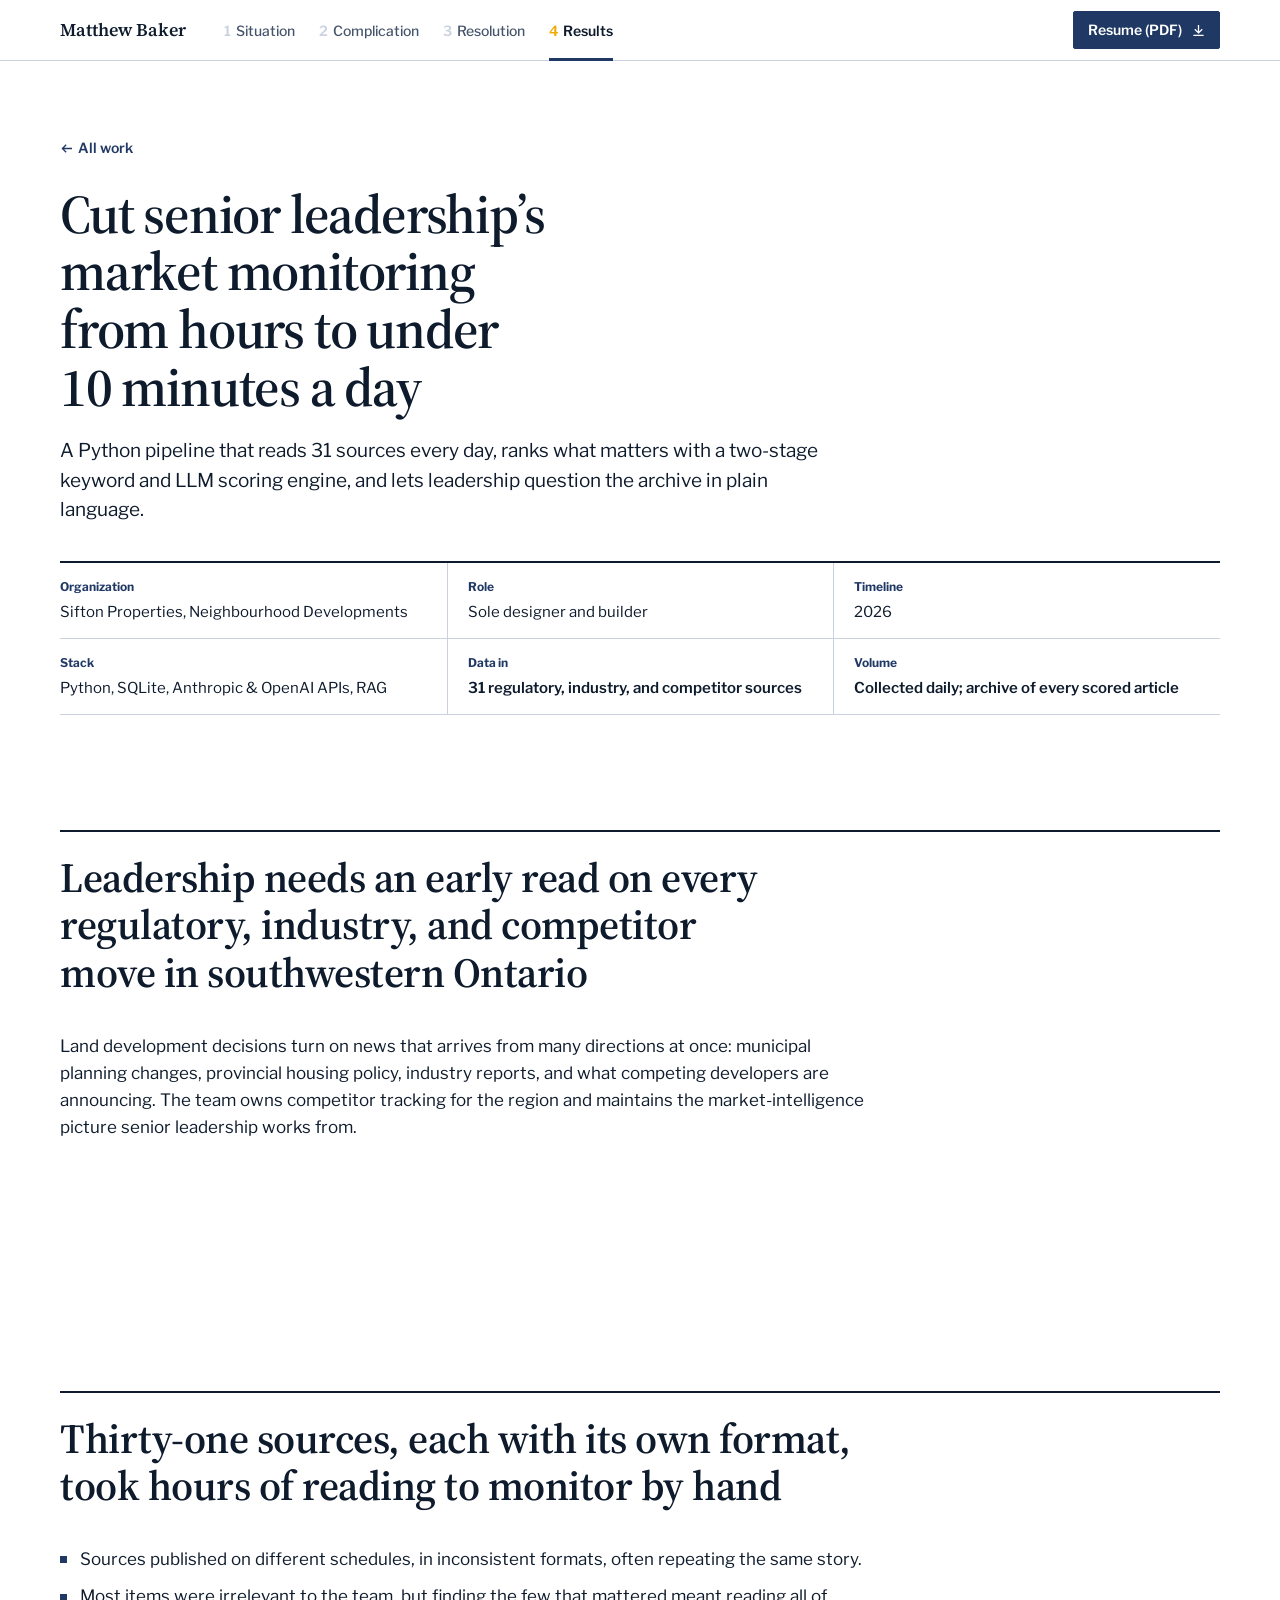
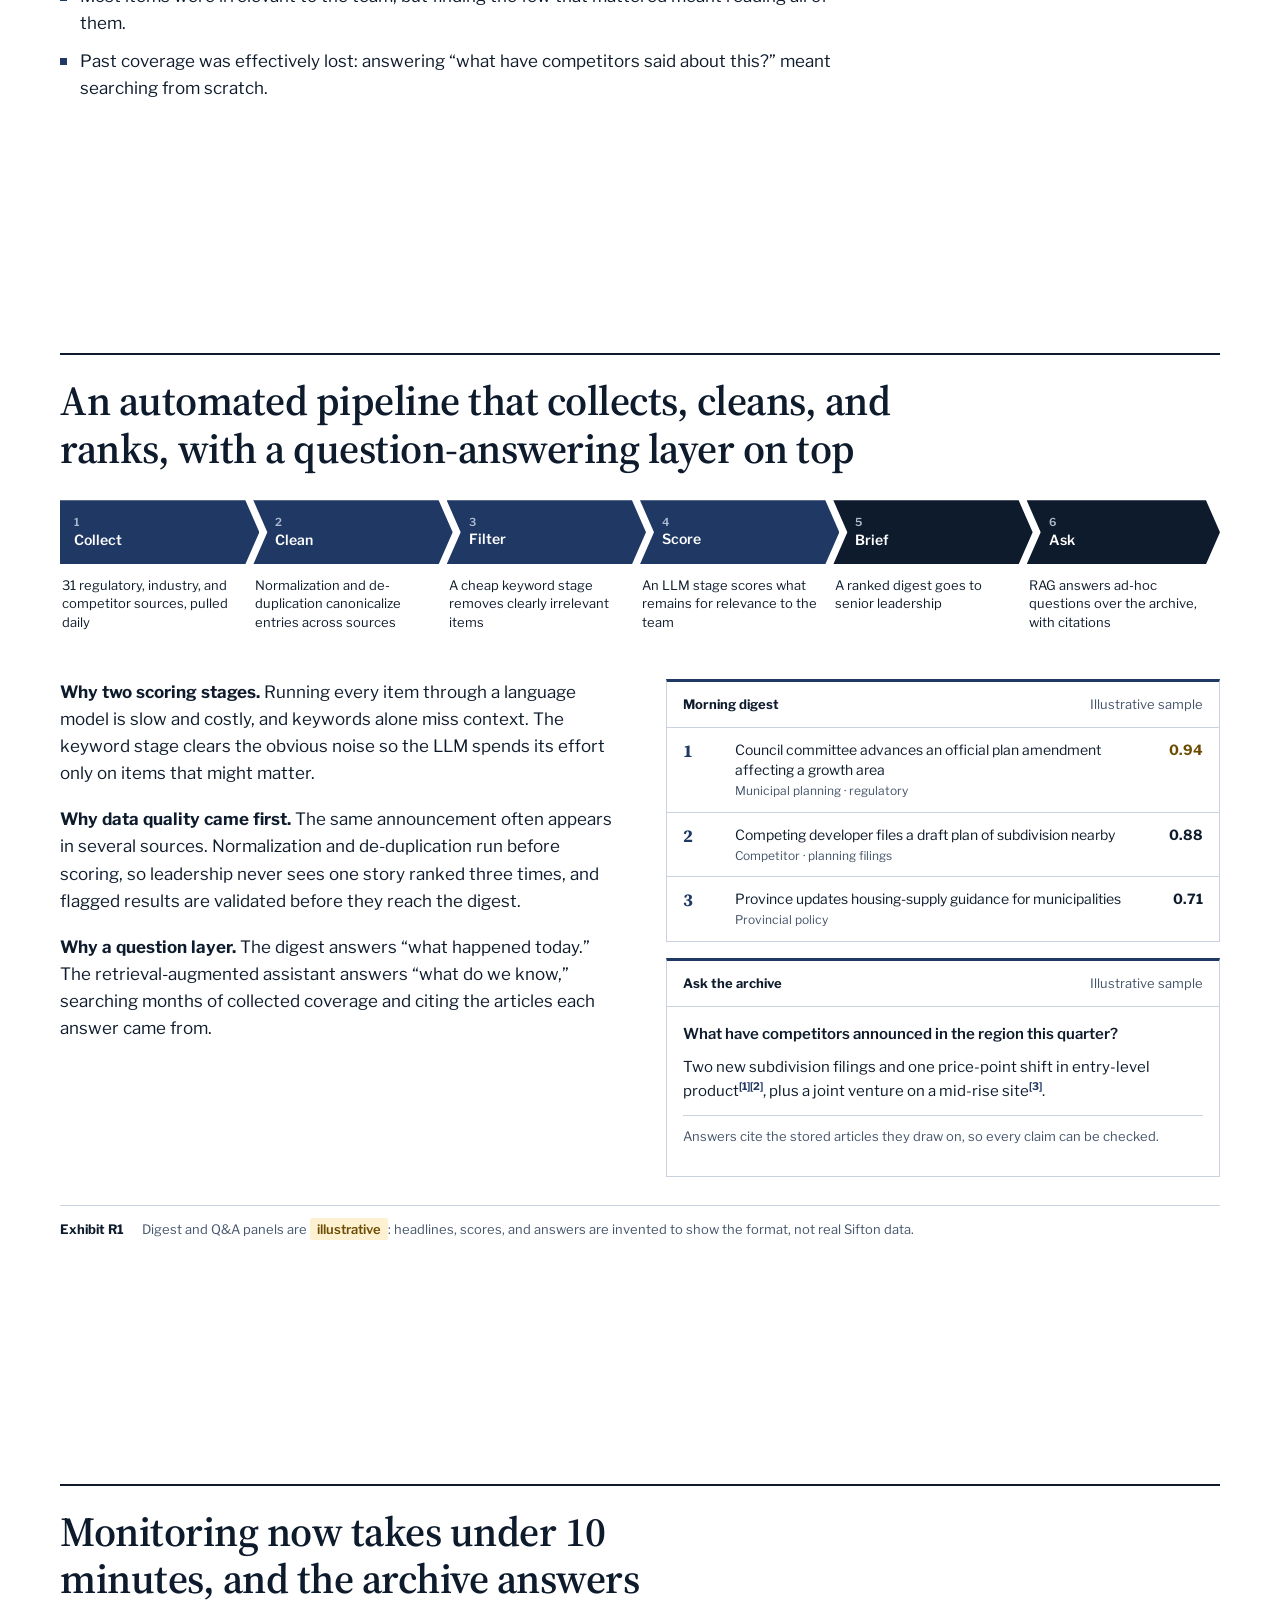
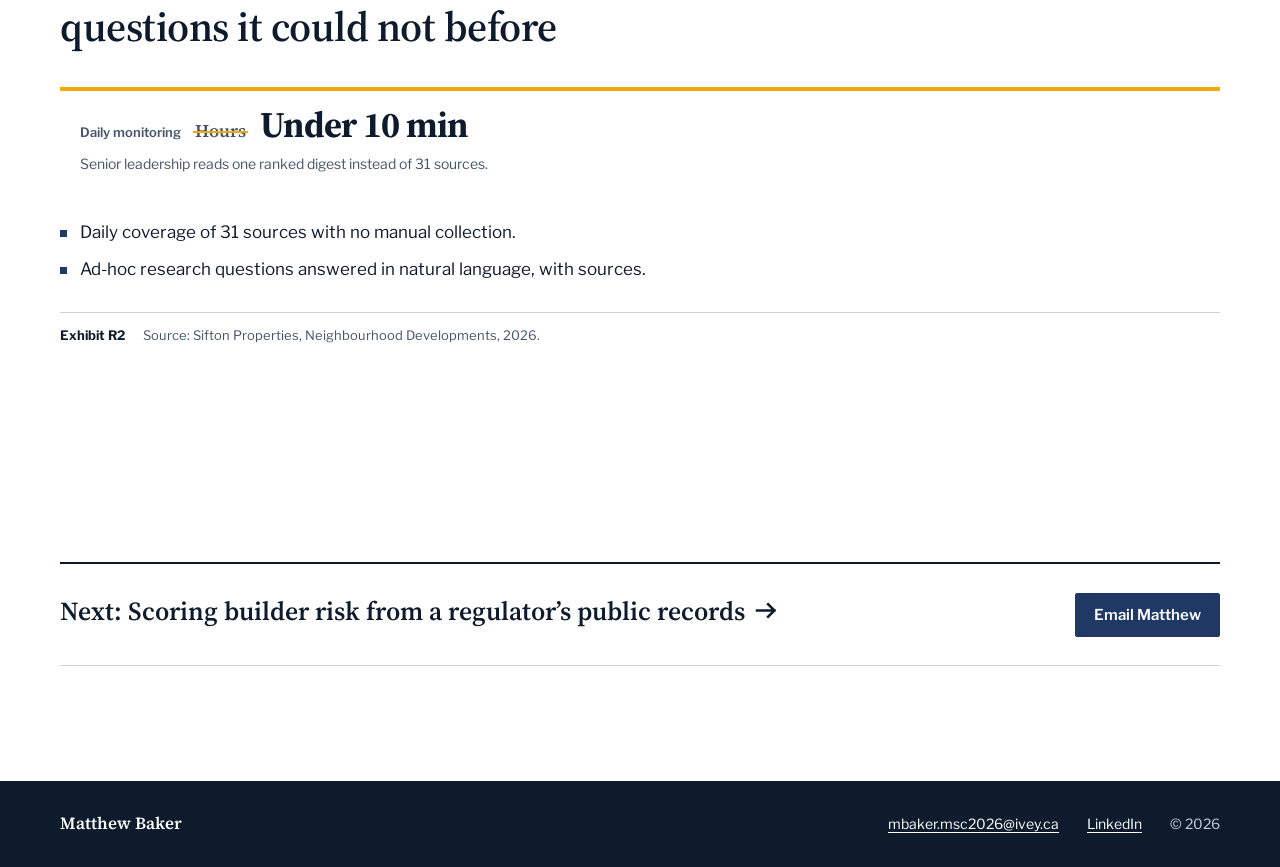
==== commit e0b104ec: "Update pipeline source count to 31 Co-Authored-By: Claude Opus 5.5 <noreply@anthropic.com>" ====
--- a/work/market-intelligence.html
+++ b/work/market-intelligence.html
@@ -35,13 +35,13 @@
   <div class="wrap">
     <a class="back more" href="../index.html#builds">All work</a>
     <h1>Cut senior leadership’s market monitoring from hours to under 10 minutes a day</h1>
-    <p class="lede">A Python pipeline that reads 21 sources every day, ranks what matters with a two-stage keyword and LLM scoring engine, and lets leadership question the archive in plain language.</p>
+    <p class="lede">A Python pipeline that reads 31 sources every day, ranks what matters with a two-stage keyword and LLM scoring engine, and lets leadership question the archive in plain language.</p>
     <dl class="meta">
       <div><dt>Organization</dt><dd>Sifton Properties, Neighbourhood Developments</dd></div>
       <div><dt>Role</dt><dd>Sole designer and builder</dd></div>
       <div><dt>Timeline</dt><dd>2026</dd></div>
       <div><dt>Stack</dt><dd>Python, SQLite, Anthropic &amp; OpenAI APIs, RAG</dd></div>
-      <div class="dm"><dt>Data in</dt><dd>21 regulatory, industry, and competitor sources</dd></div>
+      <div class="dm"><dt>Data in</dt><dd>31 regulatory, industry, and competitor sources</dd></div>
       <div class="dm"><dt>Volume</dt><dd>Collected daily; archive of every scored article</dd></div>
     </dl>
   </div>
@@ -58,7 +58,7 @@
 
 <section class="exhibit" id="complication" aria-labelledby="c-t">
   <div class="wrap"><div class="frame">
-    <h2 class="action" id="c-t">Twenty-one sources, each with its own format, took hours of reading to monitor by hand</h2>
+    <h2 class="action" id="c-t">Thirty-one sources, each with its own format, took hours of reading to monitor by hand</h2>
     <div class="evidence prose">
       <ul>
         <li>Sources published on different schedules, in inconsistent formats, often repeating the same story.</li>
@@ -74,7 +74,7 @@
     <h2 class="action" id="r-t">An automated pipeline that collects, cleans, and ranks, with a question-answering layer on top</h2>
 
     <ol class="flow evidence" aria-label="Pipeline stages">
-      <li><span class="chev"><span><b>1</b>Collect</span></span><p>21 regulatory, industry, and competitor sources, pulled daily</p></li>
+      <li><span class="chev"><span><b>1</b>Collect</span></span><p>31 regulatory, industry, and competitor sources, pulled daily</p></li>
       <li><span class="chev"><span><b>2</b>Clean</span></span><p>Normalization and de-duplication canonicalize entries across sources</p></li>
       <li><span class="chev"><span><b>3</b>Filter</span></span><p>A cheap keyword stage removes clearly irrelevant items</p></li>
       <li><span class="chev"><span><b>4</b>Score</span></span><p>An LLM stage scores what remains for relevance to the team</p></li>
@@ -118,11 +118,11 @@
     <div class="evidence">
       <div class="result flush">
         <div class="pair"><span class="lbl">Daily monitoring</span><span class="was">Hours</span><span class="now">Under 10 min</span></div>
-        <p>Senior leadership reads one ranked digest instead of 21 sources.</p>
+        <p>Senior leadership reads one ranked digest instead of 31 sources.</p>
       </div>
       <div class="prose spaced">
         <ul>
-          <li>Daily coverage of 21 sources with no manual collection.</li>
+          <li>Daily coverage of 31 sources with no manual collection.</li>
           <li>Ad-hoc research questions answered in natural language, with sources.</li>
         </ul>
       </div>
--- a/styles.css
+++ b/styles.css
@@ -7,6 +7,7 @@
   --navy-deep: #16294a;
   --slate: #e8edf3;
   --slate-2: #f4f6f9;
+  --band: #eef2f7;
   --muted: #44546a;
   --rule: #c9d2de;
   --amber: #f2a900;
@@ -215,17 +216,20 @@
 /* ---------- Exhibit frame ---------- */
 
 .exhibit {
-  padding: clamp(56px, 8vw, 104px) 0 0;
-}
-.exhibit > .wrap > .frame {
+  padding: clamp(64px, 9vw, 120px) 0;
+}
+/* Alternate full-bleed bands so each exhibit reads as its own slide. */
+.exhibit.band { background: var(--band); }
+.band .matrix tbody th { background: var(--band); }
+.band .matrix tbody tr:hover th { background: var(--slate-2); }.exhibit > .wrap > .frame {
   border-top: 2px solid var(--ink);
   padding-top: 22px;
 }
 .action {
-  font-size: clamp(1.625rem, 1.2vw + 1.2rem, 2.375rem);
+  font-size: clamp(1.75rem, 1.8vw + 1.15rem, 2.75rem);
   line-height: 1.15;
   letter-spacing: -0.012em;
-  max-width: 34ch;
+  max-width: 40ch;
 }
 .lede {
   margin-top: 14px;
@@ -262,7 +266,7 @@
 /* ---------- Cover (first viewport) ---------- */
 
 .cover {
-  padding: clamp(32px, 5vw, 64px) 0 0;
+  padding: clamp(32px, 5vw, 64px) 0 clamp(64px, 9vw, 120px);
 }
 .cover .wrap {
   display: grid;
@@ -741,6 +745,20 @@
 }
 .site-foot a { color: #fff; }
 .site-foot .fw { font: 600 1.0625rem/1 var(--serif); color: #fff; margin-right: auto; }
+
+/* Closing exhibit: an ink band that runs into the footer. */
+.exhibit.dark { background: var(--ink); color: #dbe3ee; }
+.dark .frame { border-top-color: #fff; }
+.dark .action { color: #fff; }
+.dark .btn-primary { background: #fff; border-color: #fff; color: var(--ink); }
+.dark .btn-primary:hover { background: var(--slate); border-color: var(--slate); box-shadow: none; }
+.dark .btn-ghost { border-color: #fff; color: #fff; }
+.dark .btn-ghost:hover { background: rgba(255, 255, 255, 0.12); }
+.dark .more { color: #fff; }
+.dark .source { border-top-color: rgba(255, 255, 255, 0.25); color: #dbe3ee; }
+.dark .source .no { color: #fff; }
+.dark :focus-visible { outline-color: #fff; }
+main:has(> .exhibit.dark:last-child) + .site-foot { margin-top: 0; border-top: 1px solid rgba(255, 255, 255, 0.18); }
 
 /* ---------- Case study pages ---------- */
 
